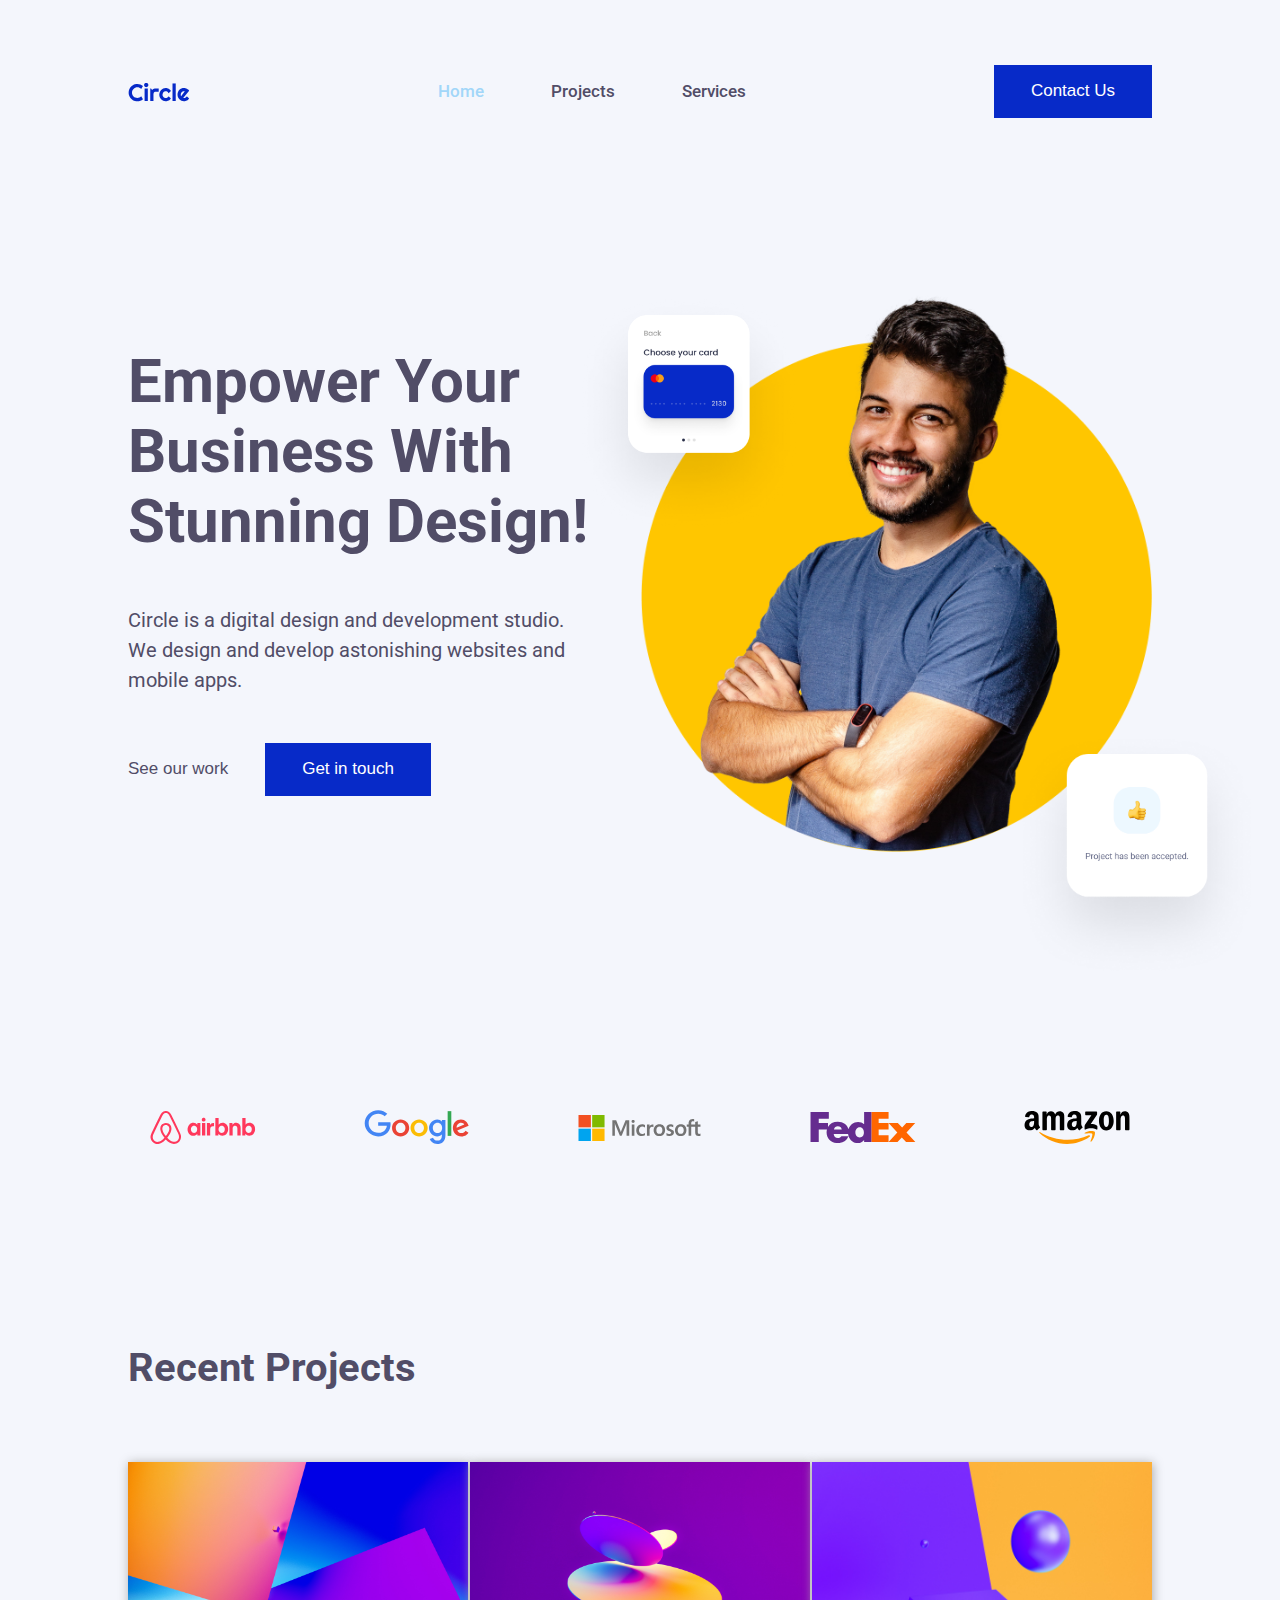
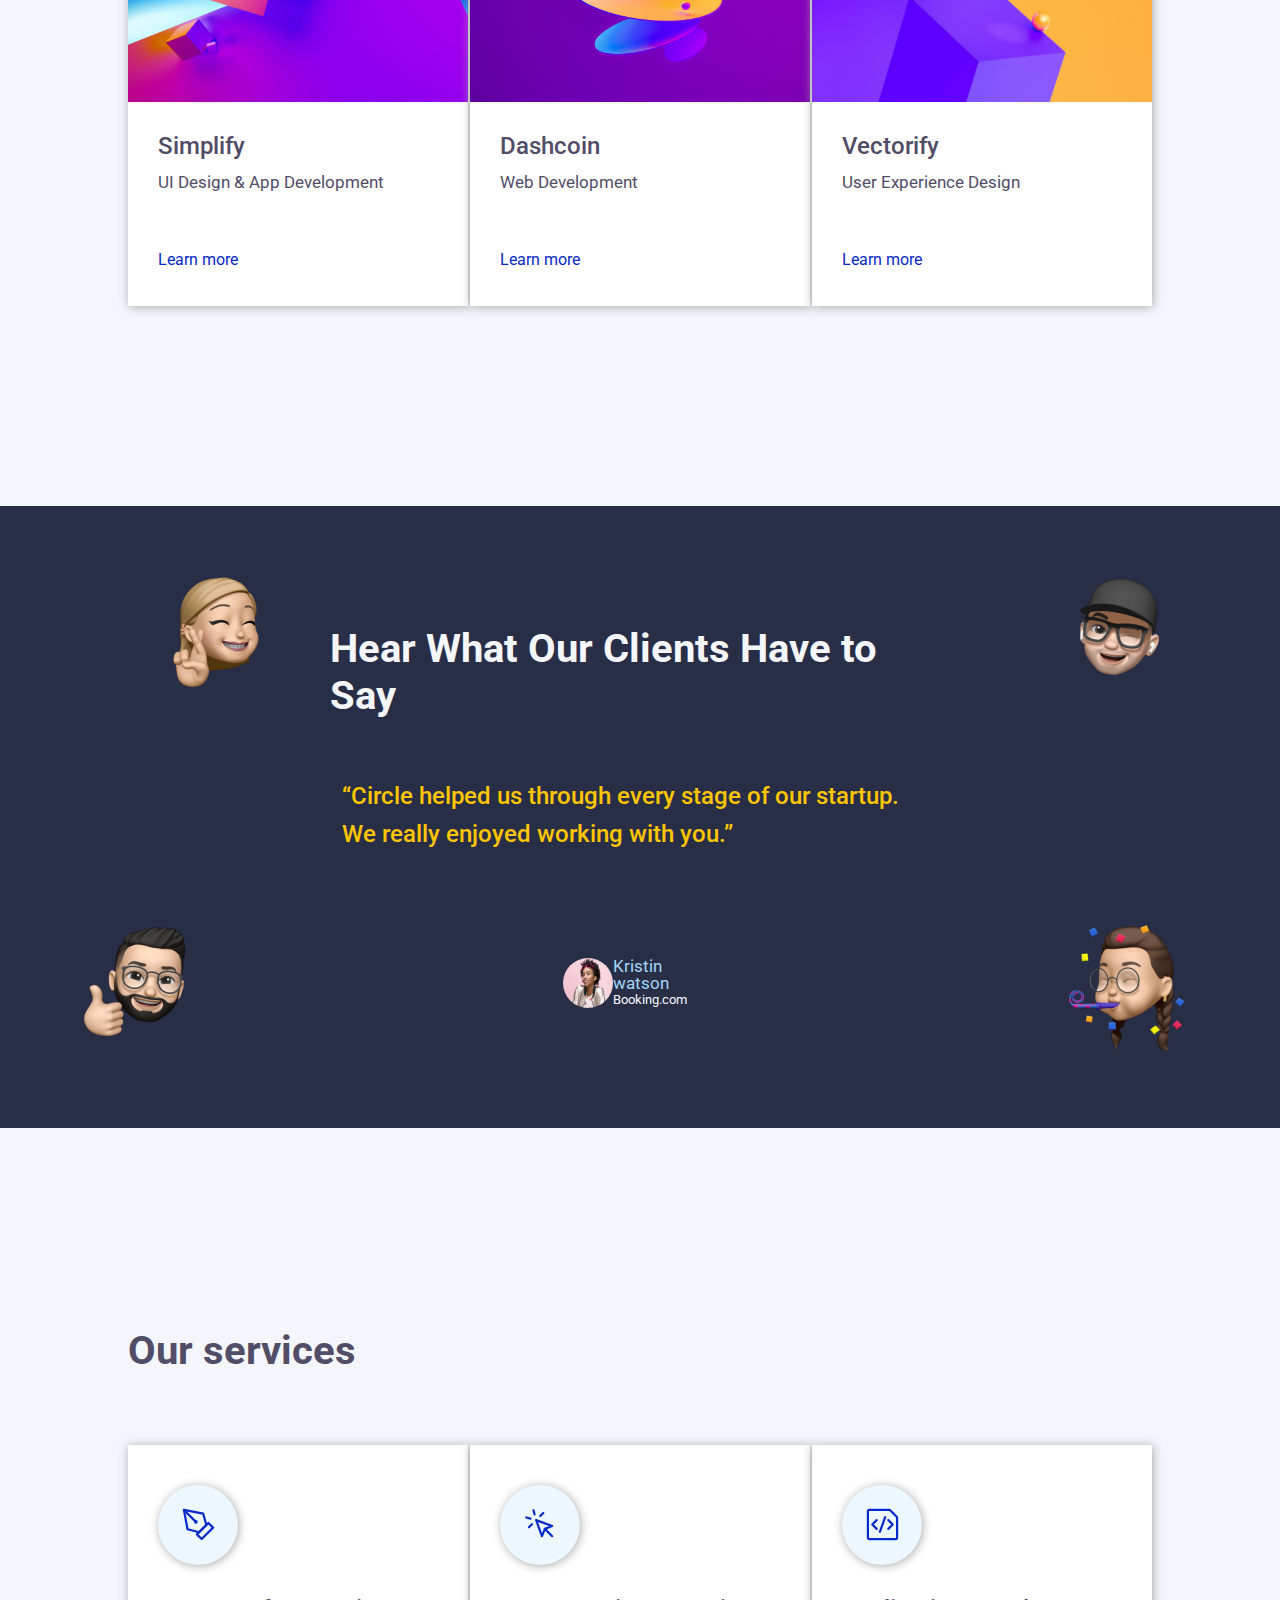
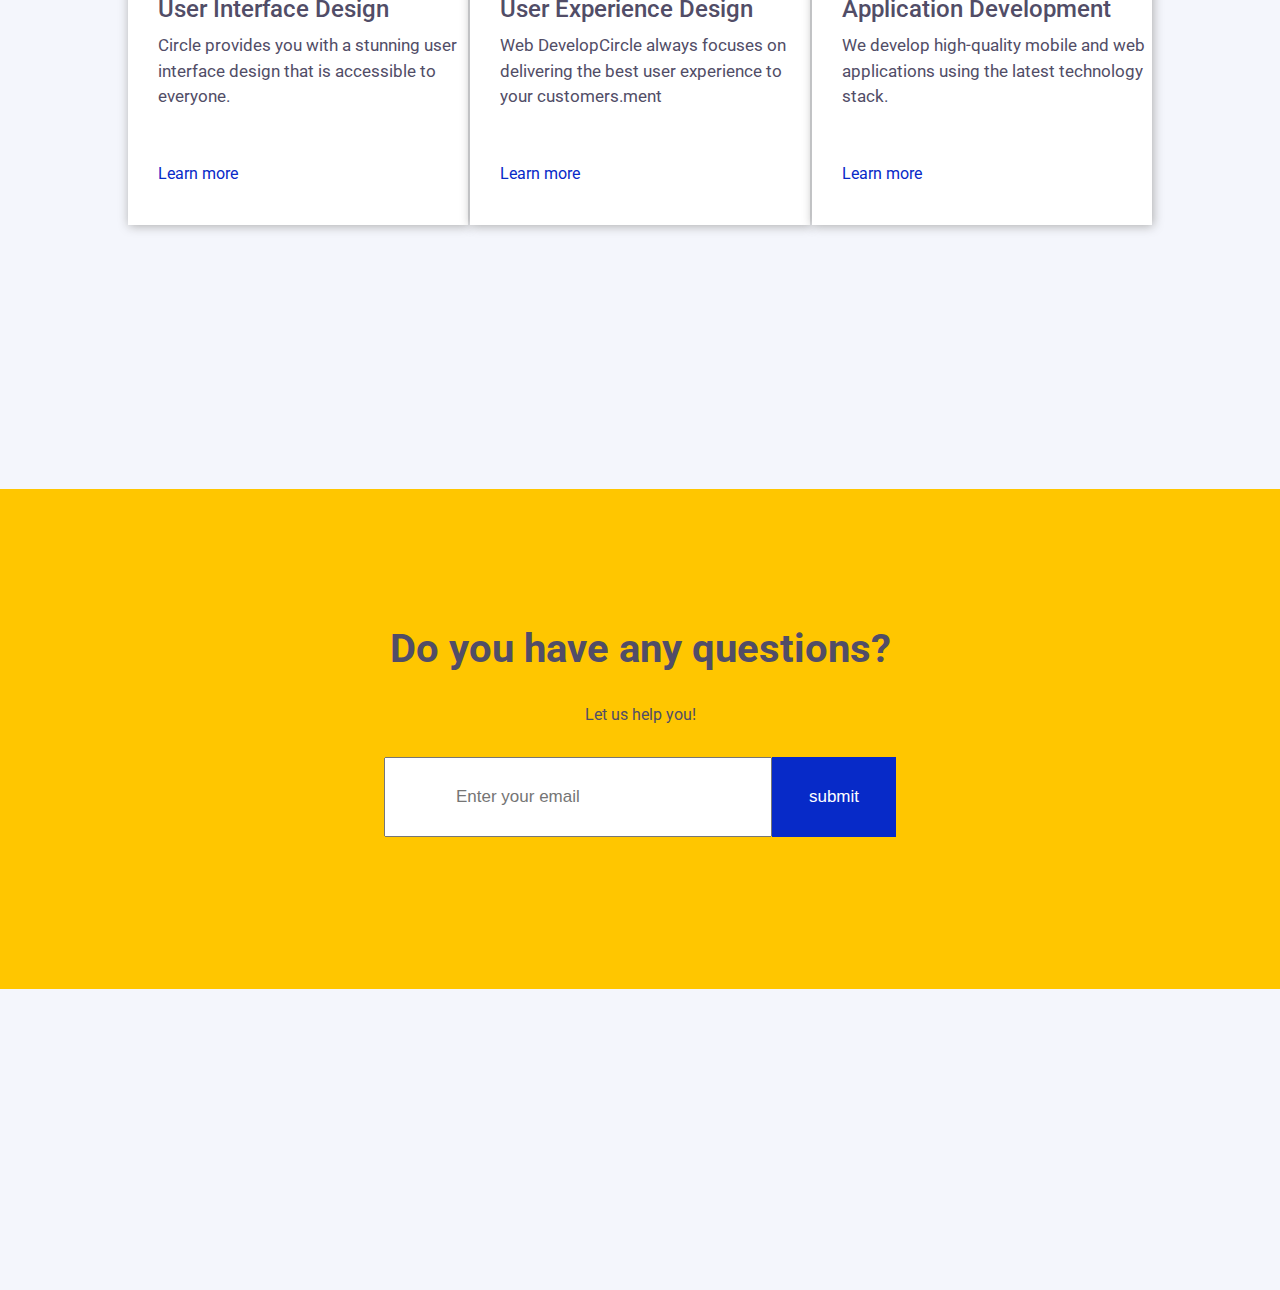
==== index.html @ 01e76c0c "projects, services, testimonials mobile ver done" ====
<html lang="en">
  <head>
    <meta charset="UTF-8" />
    <meta http-equiv="X-UA-Compatible" content="IE=edge" />
    <meta name="viewport" content="width=device-width, initial-scale=1.0" />
    <title>mid-term-project</title>
    <link rel="stylesheet" href="globalStyles.css" />
    <link rel="stylesheet" href="index.css" />
  </head>
  <body>
    <nav class="desktopNav">
      <a class="home" href="/index.html">
        <img src="./assets/logo.svg" alt="logo"
      /></a>
      <ul class="headlineMedium">
        <li><a class="home" href="./index.html">Home</a></li>
        <li><a href="#">Projects</a></li>
        <li><a href="/pages/contactUsPage/contactUs.html">Services</a></li>
      </ul>
      <button>
        <a href="./pages/contactUsPage/contactUs.html">Contact Us</a>
      </button>
    </nav>
    <nav class="mobileNav">
      <div class="navUpperContainer">
        <a class="home" href="/index.html">
          <img src="./assets/logo.svg" alt="logo"
        /></a>
        <div class="burger">
          <span></span>
          <span></span>
          <span></span>
        </div>
      </div>
      <ul class="headlineMedium sideLinks">
        <li><a class="home" href="./index.html">Home</a></li>
        <li><a href="#projects">Projects</a></li>
        <li><a href="#services">Services</a></li>
      </ul>
    </nav>
    <div class="heroContainer">
      <div class="heroLeftContainer">
        <h1>Empower Your Business With Stunning Design!</h1>
        <p class="bodyRegular">
          Circle is a digital design and development studio. We design and
          develop astonishing websites and mobile apps.
        </p>
        <div class="heroBtnContainer">
          <button class="seeWork">
            <a  href="./pages/contactUsPage/contactUs.html">See our work</a>
          </button>
          <button>
            <a href="./pages/contactUsPage/contactUs.html">Get in touch</a>
          </button>

        </div>
      </div>
      <div class="heroRightContainer">
        <img
          class="heroBg"
          src="/assets/hero-section/hero-image.png"
          alt="hero-image"
        />
        <img class="heroCard1" src="/assets/hero-section/card-1.png" alt="" />
        <img class="heroCard2" src="/assets/hero-section/card-2.png" alt="" />
      </div>
    </div>

<div class="logosContainer">
  <img src="./assets/logos/airbnb-logo.svg" alt="airbnb-logo">
  <img src="./assets/logos/google-logo.svg" alt="google-logo">
  <img src="./assets/logos/microsoft-logo.svg" alt="microsoft-logo">
  <img src="./assets/logos/fedex-logo.svg" alt="fedex-logo">
  <img src="./assets/logos/amazon-logo.svg" alt="amazon-logo">
</div>    
<section id="projects" >
  <h3>Recent Projects</h3>
  <div id="cards">
  </div>
</section>
<section id="testimonials">
  <h3>Hear What Our Clients Have to Say</h3>
  <article>“Circle helped us through every stage of our startup. We really enjoyed working with you.”</article>
  <div class="profileContainer">
    <img src="./assets/testimonial-section/profile.png" alt="profile">
    <div>
      <p>Kristin watson</p>
      <a href="#">Booking.com</a>
    </div>
  </div>
  <img class="memoji_1" src="./assets/testimonial-section/memoji-1.png" alt="memoji1">
  <img class="memoji_2" src="./assets/testimonial-section/memoji-2.png" alt="memoji2">
  <img class="memoji_3" src="./assets/testimonial-section/memoji-3.png" alt="memoji3">
  <img class="memoji_4" src="./assets/testimonial-section/memoji-4.png" alt="memoji4">
</section>
<section id="services" >
  <h3>Our services</h3>
  <div id="servicesCards">
  </div>
</section>
<section id="questions">
  <div class="questionsContainer">
    <h3>Do you have any questions?</h3>
    <p>Let us help you!</p>
    <form>
      <input class="questionsEmail headlineRegular"  type="email" name="enterYourEmail" placeholder="Enter your email" id="email">
      <input class="submitBtn" type="submit" value="submit">
    
    </form>
  </div>
</section>



    <script src="./navbar.js"></script>
    <script src="./projects.js"></script>
    <script src="./services.js"></script>
  </body>
</html>
---- globalStyles.css ----
@import url("https://fonts.googleapis.com/css2?family=Roboto:wght@400;500;700&display=swap");

html,
body,
h1,
h2,
h3,
h4,
p,
a,
button,
ul,
li {
  margin: 0;
  padding: 0;
}

html {
  display: flex;
  justify-content: center;
}

body {
  display: flex;
  flex-direction: column;
  justify-content: flex-start;
  align-items: center;
  font-family: "Roboto", sans-serif;
  color: #514d67;
  background-color: #f4f6fc;
  width: 100vw;
  max-width: 1440px;
  height: 4490px;
}

ul,
li {
  list-style-type: none;
}

a,
a:hover,
a:focus,
a:active {
  text-decoration: none;
  color: #072ac8;
}

a:hover {
  color: #072ac8;
}

button a {
  color: #ffffff;
}

button a:hover {
  color: #ffffff;
}

button, .submitBtn {
  display: flex;
  flex-direction: row;
  justify-content: center;
  align-items: center;
  padding: 15px 37px;
  gap: 10px;
  font-weight: 500;
  font-size: 17px;
  line-height: 22.1px;
  background-color: #072ac8;
  color: #ffffff;
  border: none;
}

button:hover, .submitBtn:hover {
  background-color: #292e47;
  color: #ffffff;
}

h1,
h2,
h3,
h4 {
  font-weight: 700;
}

h1 {
  font-size: 60px;
  line-height: 70.31px;
}

h2 {
  font-size: 50px;
  line-height: 58.59px;
}

h3 {
  font-size: 40px;
  line-height: 46.88px;
}

h4 {
  font-size: 24px;
  line-height: 28.13px;
}

.bodyMedium {
  font-weight: 500;
  line-height: 28.13px;
  font-size: 24px;
}

.bodyRegular {
  font-weight: 400;
  line-height: 30px;
  font-size: 20px;
}

.headlineMedium {
  font-weight: 500;
  font-size: 17px;
  line-height: 22.1px;
}

.headlineRegular,
.captionRegular,
.caption1Regular,
.caption2Regular {
  font-weight: 400;
}

.headlineRegular {
  line-height: 25.5px;
  font-size: 17px;
}

.caption1Regular {
  line-height: 17.58px;
  font-size: 15px;
}

.caption2Regular {
  line-height: 15.23px;
  font-size: 13px;
}

.burger {
  display: none;
  font-size: 1rem;
  cursor: pointer;
  z-index: 20;
}

.mobileNav {
  display: none;
}

@media only screen and (max-width: 700px) {
  body {
    height: 2000px;
  }
  .desktopNav {
    display: none;
  }

  .mobileNav {
    position: absolute;
    margin-top: 0;
    display: flex;
    flex-direction: column;
    justify-content: flex-start;
    align-items: center;
    width: 80%;
    height: 50%;
     /* z-index: -10;//////////// */
  }

  .navUpperContainer {
    display: flex;
    justify-content: space-between;
    align-items: center;
    width: 100%;
    height: 61px;
  }

  .navUpperContainer img {
    height: 30%;
  }

  .burger {
    display: flex;
    flex-direction: column;
    justify-content: center;
    align-items: center;
    font-size: 1rem;
    cursor: pointer;
    z-index: 20;
    width: 12%;
    height: 100%;
  }

  .burger.open {
    background-color: gainsboro;
  }

  .burger span {
    display: block;
    width: 30%;
    height: 2px;
    margin: 2px;
    background: black;
    z-index: 20;
  }

  .sideLinks {
    display: none;
  }

  .sideLinks.open {
    display: flex;
    flex-direction: column;
    background-color: gainsboro;
    padding-left: 15%;
    padding-top: 5%;
    padding-bottom: 5%;
    width: 100vw;
    height: 20%;
    animation-name: example;
    animation-duration: 0.3s;
  }

  @keyframes example {
    from {
      height: 0;
    }
    to {
      height: 20%;
    }
  }
}


@media only screen and (max-width: 700px) {
  body {
    height: 7000px;
  }
}
---- index.css ----
nav {
  width: 80%;
  height: 61px;
  display: flex;
  justify-content: space-between;
  align-items: center;
  margin-top: 61px;
}

ul {
  display: flex;
  justify-content: space-between;
  width: 30%;
}

ul a {
  color: #514d67;
}

.home {
  color: #a2d6f9;
}

.heroContainer {
  display: flex;
  justify-content: space-between;
  align-items: center;
  width: 80%;
  height: 20%;
  margin-bottom: 90px;
}

.heroLeftContainer {
  width: 45%;
  height: 50%;
  display: flex;
  flex-direction: column;
  justify-content: space-between;
  align-items: flex-start;
}

.heroBtnContainer {
  display: flex;
}

.seeWork {
  background-color: transparent;
  padding-left: 0;
}

.seeWork:hover {
  background-color: transparent;
}

.seeWork a {
  color: #514d67;
}
.seeWork a:hover {
  color: #514d67;
}

.heroRightContainer {
  position: relative;
  width: 50%;
}

.heroBg {
  width: 100%;
}
.heroCard1 {
  width: 47%;
  position: absolute;
  top: 0;
  left: -14%;
}
.heroCard2 {
  width: 50%;
  position: absolute;
  bottom: -22%;
  right: -22%;
}

.logosContainer {
  width: 85%;
  display: flex;
  justify-content: space-between;
  align-items: center;
}

.logosContainer img {
  width: 150px;
  padding: 0 5%;
}

#projects {
  width: 80%;
  height: 561px;
  margin-top: 200px;
  margin-bottom: 200px;
}

#cards {
  margin-top: 70px;
  display: flex;
  justify-content: space-between;
}

#cards div {
  width: 340px;
  height: 444px;
  background-color: #ffffff;
  box-shadow: 1px 1px 10px #aaaaaa;
}

#cards div img {
  width: 340px;
  height: 240px;
  margin-bottom: 30px;
}
#cards div p {
  margin-bottom: 10px;
  margin-left: 30px;
}
#cards div article {
  margin-bottom: 54px;
  margin-left: 30px;
}
#cards div a {
  margin-left: 30px;
}

#testimonials {
  display: flex;
  flex-direction: column;
  align-items: center;
  width: 100%;
  height: 622px;

  background-color: #292e47;
  position: relative;
}

#testimonials h3 {
  position: absolute;
  top: 120px;
  width: 621px;
  color: #f4f6fc;
  font-size: 40px;
  font-weight: 700;
  line-height: 46.88px;
}
#testimonials article {
  position: absolute;
  top: 271px;
  width: 596px;
  color: #ffc600;
  font-size: 24px;
  font-weight: 500;
  line-height: 38.4px;
}

.profileContainer {
  position: absolute;
  top: 452px;
  display: flex;
  justify-content: space-between;
  align-items: center;
  width: 12%;
}
.profileContainer img {
  width: 50px;
  height: 50px;
  border-radius: 50%;
}

.profileContainer div {
  top: 452px;
  width: 111px;
}

.profileContainer div p {
  color: #a2d6f9;
  font-weight: 400;
  font-size: 17px;
  line-height: 17px;
}

.profileContainer div a {
  color: #f4f6fc;
  font-weight: 400;
  font-size: 13px;
  line-height: 15.23px;
}

.memoji_1 {
  position: absolute;
  width: 150px;
  height: 150px;
  top: 51px;
  left: 136px;
}
.memoji_2 {
  position: absolute;
  width: 150px;
  height: 150px;
  top: 51px;
  right: 91px;
}
.memoji_3 {
  position: absolute;
  width: 150px;
  height: 150px;
  bottom: 73px;
  left: 63px;
}
.memoji_4 {
  position: absolute;
  width: 150px;
  height: 150px;
  bottom: 73px;
  right: 72px;
}

#services {
  width: 80%;
  height: 561px;
  margin-top: 200px;
  margin-bottom: 200px;
}

#servicesCards {
  margin-top: 70px;
  display: flex;
  justify-content: space-between;
}

#servicesCards div {
  width: 340px;
  height: 380px;
  background-color: #ffffff;
  box-shadow: 1px 1px 10px #aaaaaa;
}
#servicesCards div div {
  display: flex;
  justify-content: center;
  align-items: center;
  width: 80px;
  height: 80px;
  margin-left: 30px;
  margin-top: 40px;
  margin-bottom: 30px;
  background-color: #ecf7ff;
  border-radius: 50%;
}
#servicesCards div div img {
  width: 35px;
  height: 35px;
}
#servicesCards div p {
  margin-bottom: 10px;
  margin-left: 30px;
}
#servicesCards div article {
  margin-bottom: 54px;
  margin-left: 30px;
}
#servicesCards div a {
  margin-left: 30px;
}

#questions {
  display: flex;
  flex-direction: column;
  align-items: center;
  justify-content: center;
  width: 100%;
  height: 500px;
  background-color: #ffc600;
}

.questionsContainer {
  display: flex;
  flex-direction: column;
  justify-content: space-between;
  align-items: center;
  width: 80%;
  height: 227px;
}

#questions form {
  display: flex;
  justify-content: space-between;
  width: 50%;
}

.questionsEmail {
  width: 393px;
  height: 80px;
  color: #292e47;
  padding-left: 70px;
}

@media only screen and (max-width: 700px) {
  .heroContainer {
    display: flex;
    flex-direction: column;
    justify-content: space-between;
    width: 80%;
    height: 12%;
    margin-top: 16%;
  }

  .heroLeftContainer {
    width: 100%;
    height: 350px;
    display: flex;
    flex-direction: column;
    justify-content: space-between;
    align-items: center;
  }

  .heroLeftContainer h1 {
    font-size: 2.4rem;
    text-align: center;
    line-height: 1.3;
  }

  .heroLeftContainer p {
    font-size: 1.03rem;
    text-align: center;
    line-height: 1.5;
  }

  .heroBtnContainer {
    display: flex;
  }

  .seeWork {
    background-color: transparent;
    padding-left: inherit;
    font-weight: 500;
  }

  .seeWork:hover {
    background-color: transparent;
  }

  .seeWork a {
    color: #514d67;
  }
  .seeWork a:hover {
    color: #514d67;
  }

  .heroRightContainer {
    height: 52%;
    width: 110%;
  }

  .heroBg {
    width: 100%;
  }
  .heroCard1,
  .heroCard2 {
    display: none;
  }

  .logosContainer {
    margin-top: 3%;
    width: 80%;
    height: 3%;
    display: flex;
    flex-wrap: wrap;
    justify-content: space-between;
    align-items: center;
  }

  .logosContainer :nth-child(5) {
    display: none;
  }

  .logosContainer img {
    width: 110px;
    padding: 5%;
  }

  #projects {
    display: flex;
    flex-direction: column;
    justify-content: center;
    align-items: center;
    width: 100%;
    height: 1561px;
    margin-top: 100px;
    margin-bottom: 100px;
  }

  #cards {
    margin-top: 70px;
    display: flex;
    flex-direction: column;
    justify-content: space-between;
    margin-bottom: 30px;
  }

  #cards div {
    width: 100%;
    height: 444px;
    background-color: #ffffff;
    box-shadow: 1px 1px 10px #aaaaaa;
    margin-bottom: 20px;
  }

  #cards div img {
    width: 100%;
    height: 240px;
    margin-bottom: 30px;
  }

  #testimonials {
    width: 100%;
    height: 450px;
  }

  #testimonials h3 {
    top: 50px;
    width: 90%;
    text-align: center;
    font-size: 30px;
  }
  #testimonials article {
    position: absolute;
    top: 200px;
    width: 80%;
    color: #ffc600;
    font-size: 24px;
    text-align: center;
  }

  .profileContainer {
    position: absolute;
    top: 370px;
    display: flex;
    justify-content: space-between;
    align-items: center;
    width: 40%;
  }
  .profileContainer img {
    width: 50px;
    height: 50px;
    border-radius: 50%;
  }

  .profileContainer div {
    top: 452px;
    width: 111px;
  }

  .profileContainer div p {
    color: #a2d6f9;
    font-weight: 400;
    font-size: 17px;
    line-height: 17px;
  }

  .profileContainer div a {
    color: #f4f6fc;
    font-weight: 400;
    font-size: 13px;
    line-height: 15.23px;
  }

  .memoji_1,
  .memoji_2,
  .memoji_3,
  .memoji_4 {
    display: none;
  }

  #services {
    display: flex;
    flex-direction: column;
    align-items: center;
    width: 100%;
    height: 1061px;
    margin-top: 100px;
    margin-bottom: 200px;
  }

  #servicesCards {
    display: flex;
    flex-direction: column;
    justify-content: center;
    align-items: center;
    width: 90%;
  }

  #servicesCards div {
    width: 360px;
    height: 380px;
    background-color: #ffffff;
    box-shadow: 1px 1px 10px #aaaaaa;
    margin-bottom: 20px;
  }

  #questions {
    display: flex;
    flex-direction: column;
    align-items: center;
    justify-content: center;
    width: 100%;
    height: 500px;
    background-color: #ffc600;
    margin-top: 136px;
  }

  .questionsContainer {
    display: flex;
    flex-direction: column;
    justify-content: space-between;
    align-items: center;
    width: 90%;
    height: 350px;
  }
  .questionsContainer h3 {
    font-size: 30px;
  }

  #questions form {
    display: flex;
    flex-direction: column;
    justify-content: space-between;
    width: 60%;
    height: 50%;
    padding-top: 10%;
  }

  .questionsEmail {
    width: 100%;
    height: 80px;
    color: #292e47;
    padding-left: 30px;
  }

  .submitBtn {
    height: 80px;
  }
}
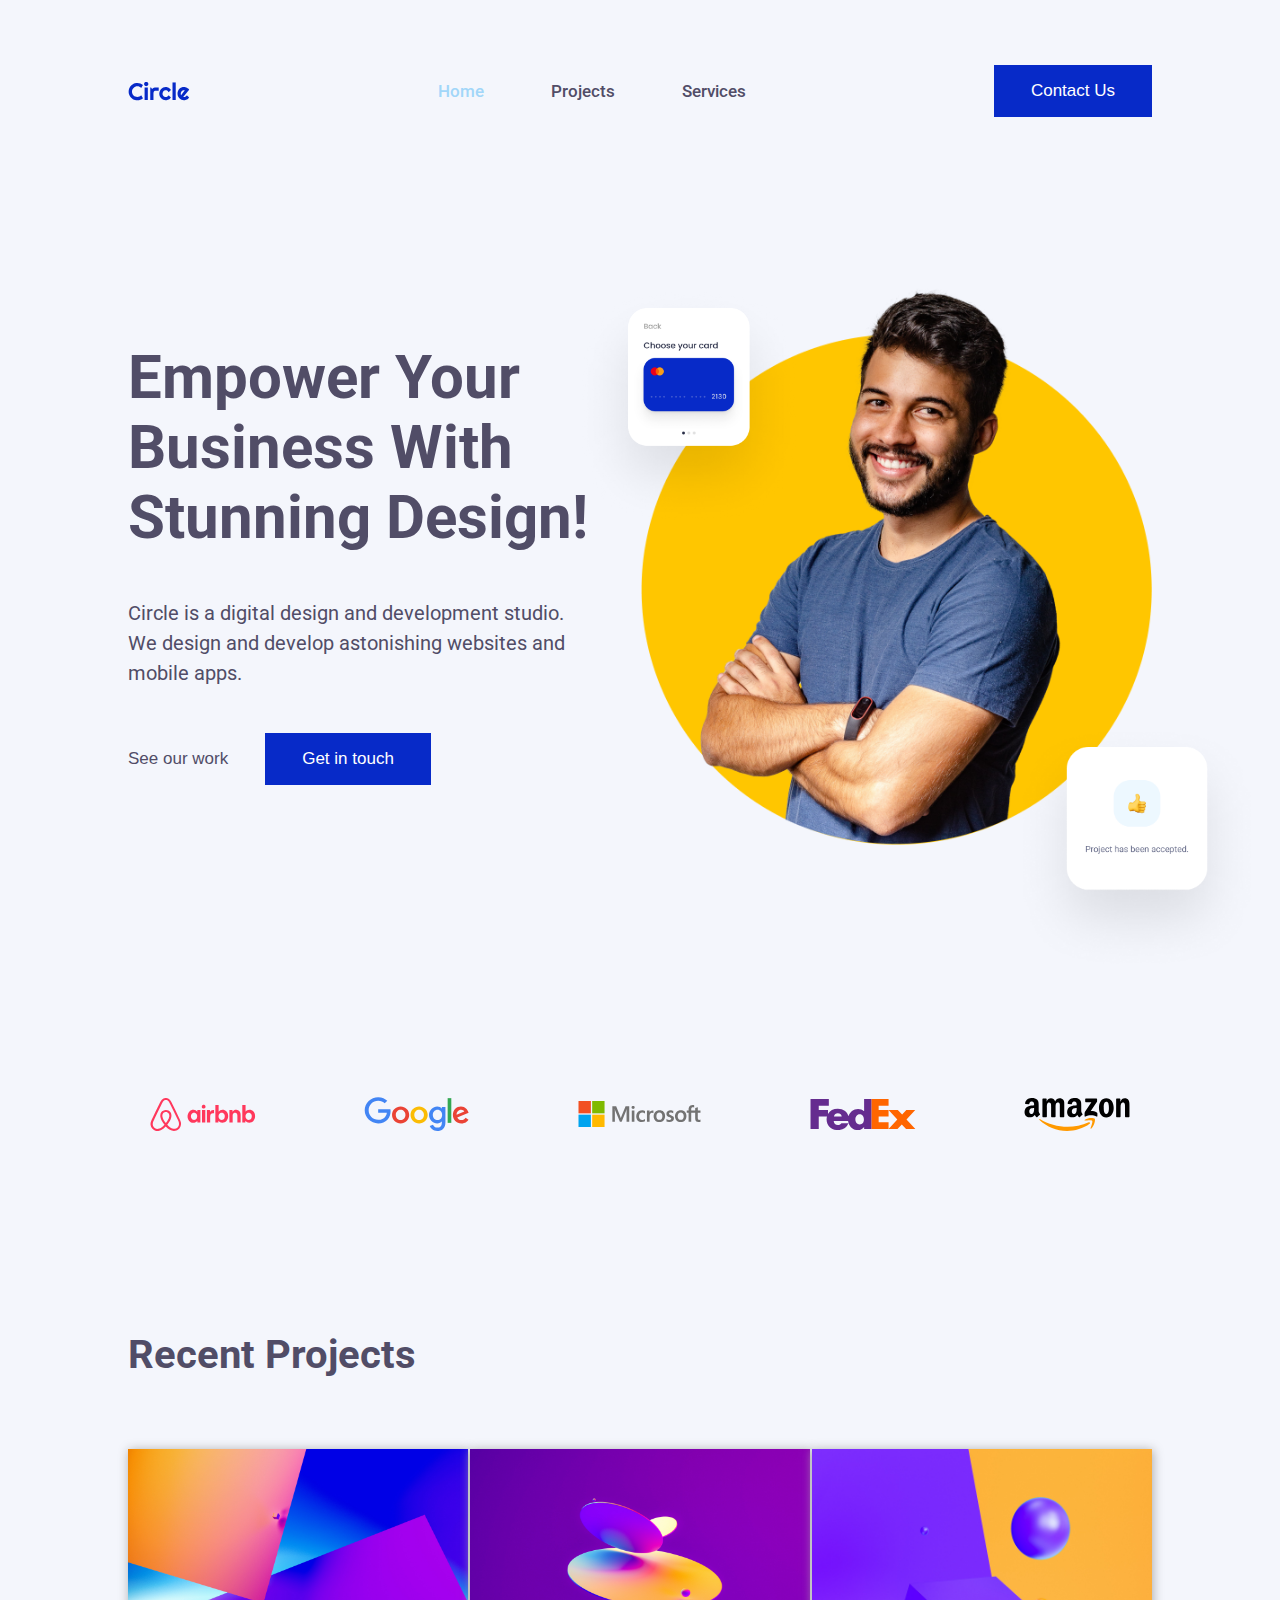
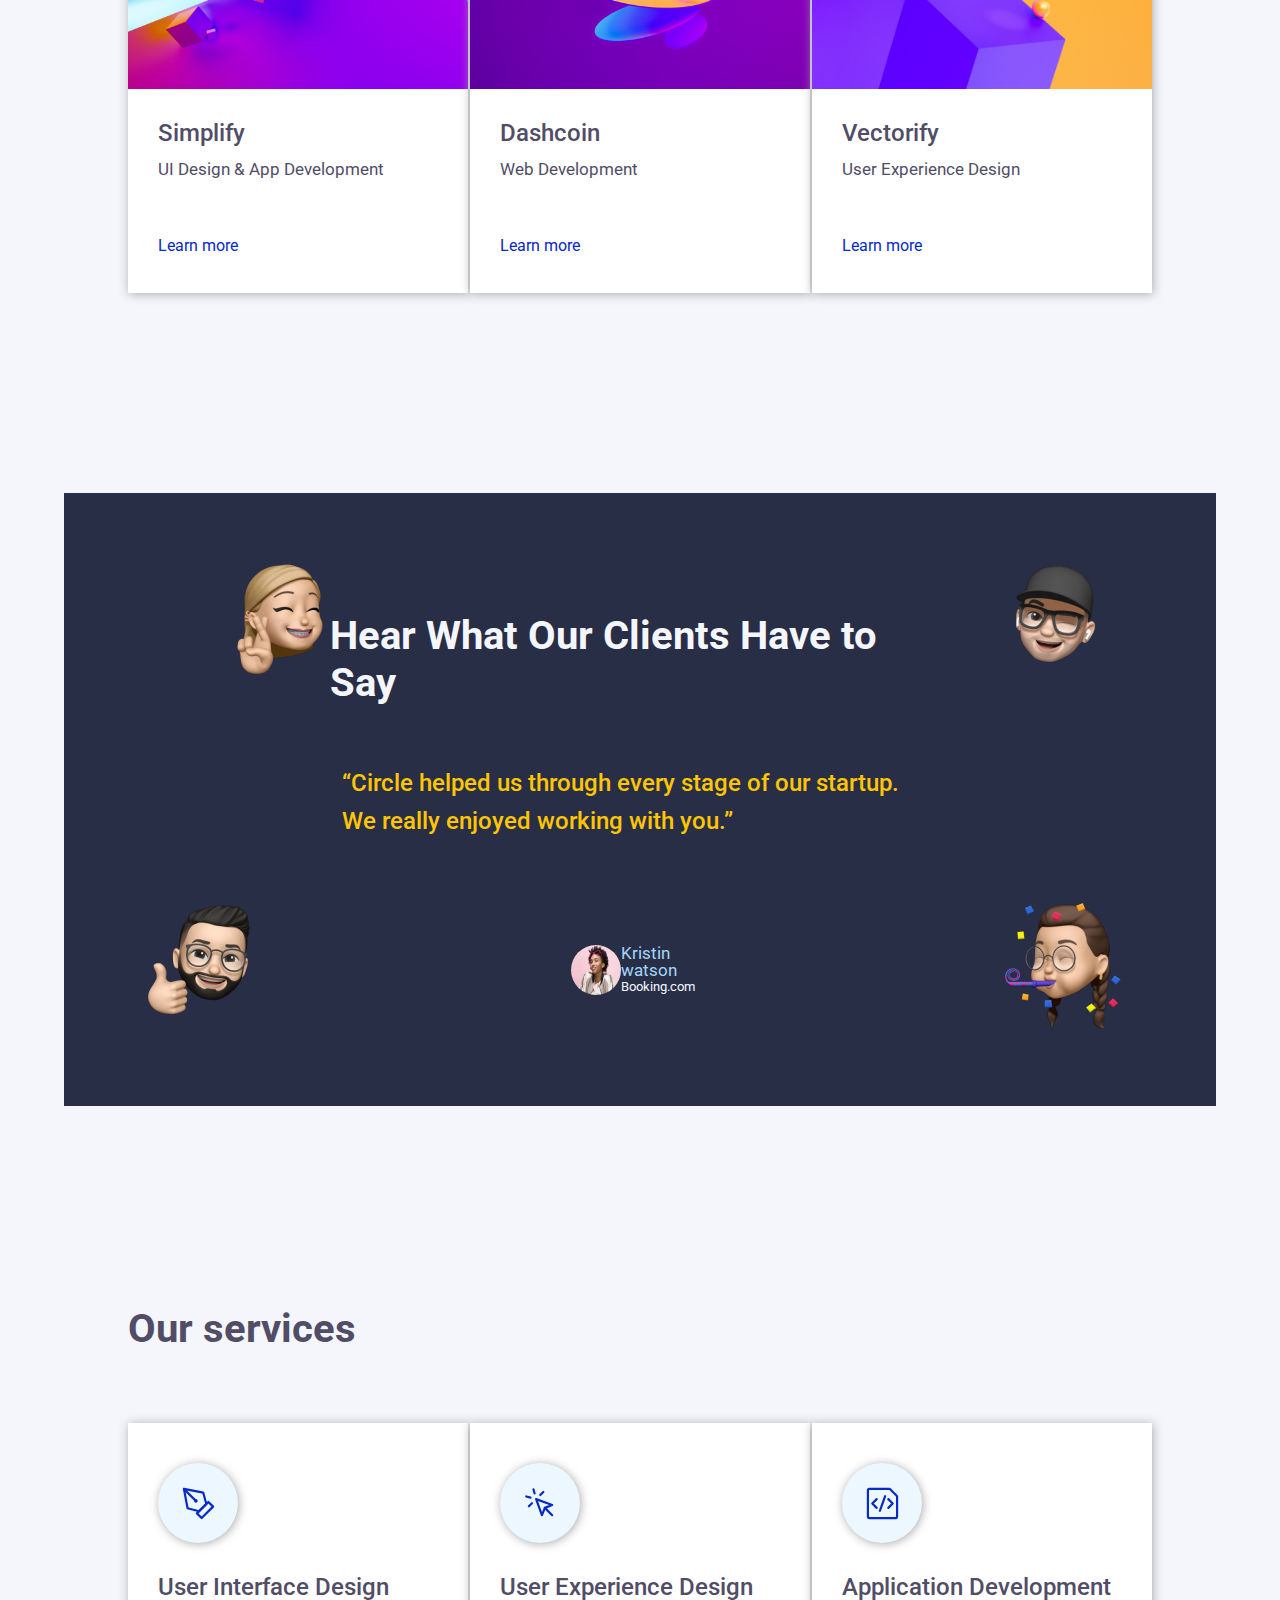
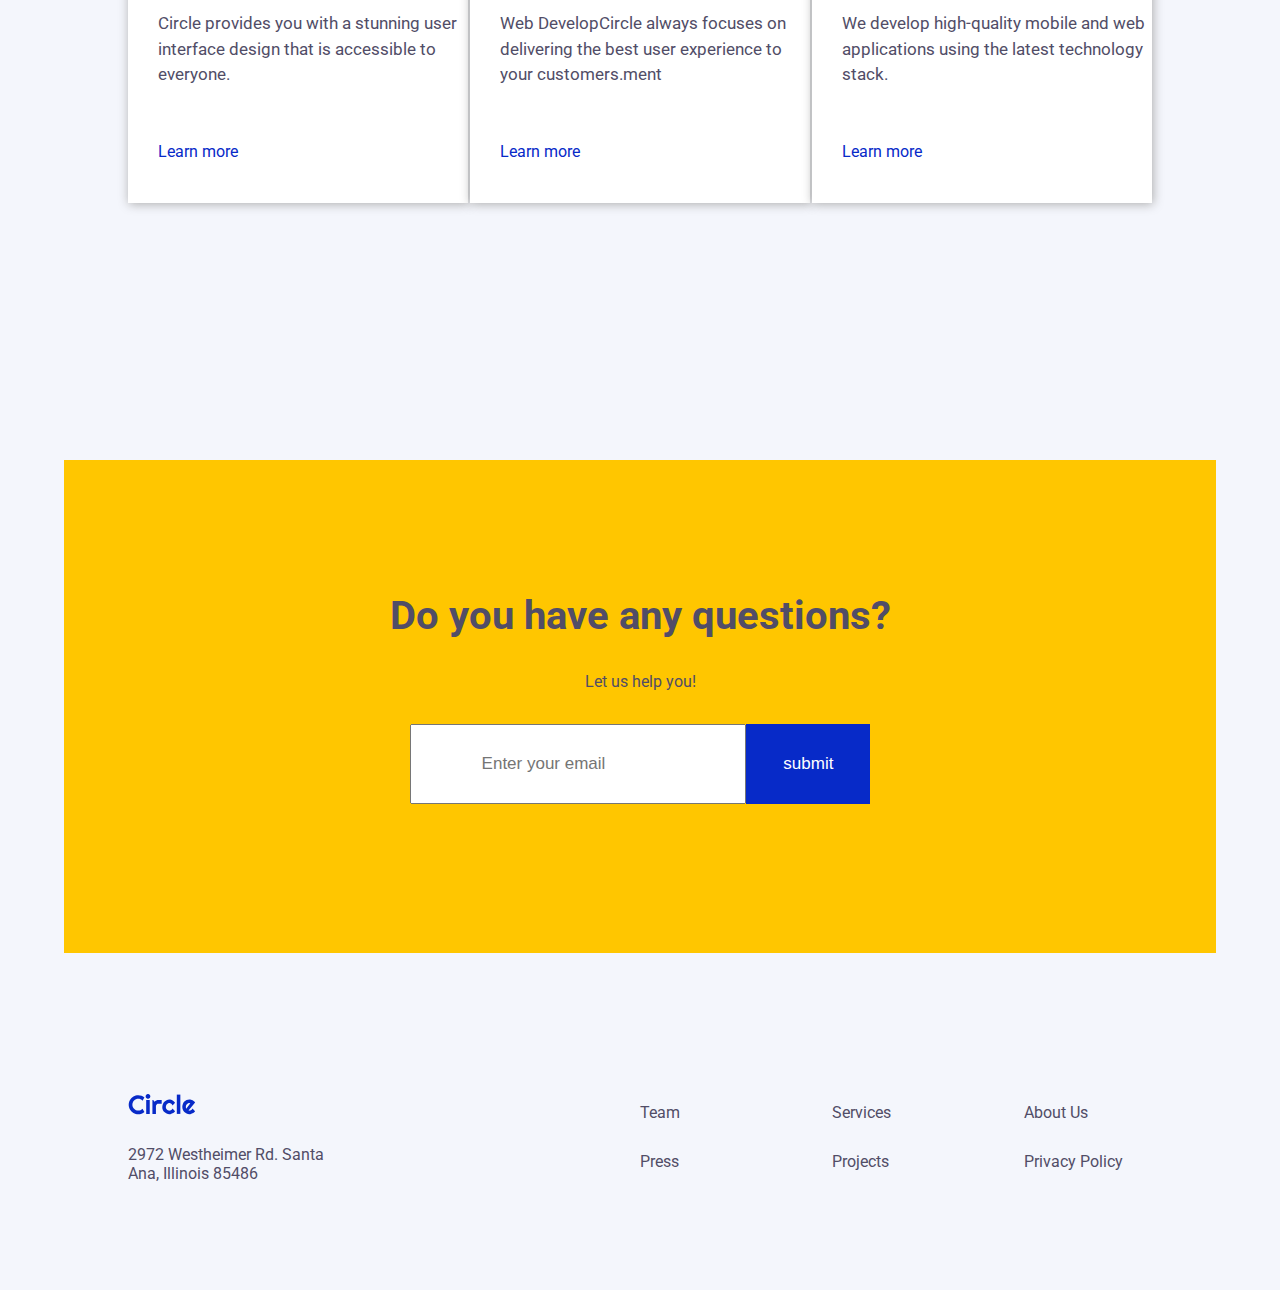
==== commit a7787b23: "footer done" ====
--- a/index.html
+++ b/index.html
@@ -47,12 +47,11 @@
         </p>
         <div class="heroBtnContainer">
           <button class="seeWork">
-            <a  href="./pages/contactUsPage/contactUs.html">See our work</a>
+            <a href="./pages/contactUsPage/contactUs.html">See our work</a>
           </button>
           <button>
             <a href="./pages/contactUsPage/contactUs.html">Get in touch</a>
           </button>
-
         </div>
       </div>
       <div class="heroRightContainer">
@@ -66,51 +65,91 @@
       </div>
     </div>
 
-<div class="logosContainer">
-  <img src="./assets/logos/airbnb-logo.svg" alt="airbnb-logo">
-  <img src="./assets/logos/google-logo.svg" alt="google-logo">
-  <img src="./assets/logos/microsoft-logo.svg" alt="microsoft-logo">
-  <img src="./assets/logos/fedex-logo.svg" alt="fedex-logo">
-  <img src="./assets/logos/amazon-logo.svg" alt="amazon-logo">
-</div>    
-<section id="projects" >
-  <h3>Recent Projects</h3>
-  <div id="cards">
-  </div>
-</section>
-<section id="testimonials">
-  <h3>Hear What Our Clients Have to Say</h3>
-  <article>“Circle helped us through every stage of our startup. We really enjoyed working with you.”</article>
-  <div class="profileContainer">
-    <img src="./assets/testimonial-section/profile.png" alt="profile">
-    <div>
-      <p>Kristin watson</p>
-      <a href="#">Booking.com</a>
+    <div class="logosContainer">
+      <img src="./assets/logos/airbnb-logo.svg" alt="airbnb-logo" />
+      <img src="./assets/logos/google-logo.svg" alt="google-logo" />
+      <img src="./assets/logos/microsoft-logo.svg" alt="microsoft-logo" />
+      <img src="./assets/logos/fedex-logo.svg" alt="fedex-logo" />
+      <img src="./assets/logos/amazon-logo.svg" alt="amazon-logo" />
     </div>
-  </div>
-  <img class="memoji_1" src="./assets/testimonial-section/memoji-1.png" alt="memoji1">
-  <img class="memoji_2" src="./assets/testimonial-section/memoji-2.png" alt="memoji2">
-  <img class="memoji_3" src="./assets/testimonial-section/memoji-3.png" alt="memoji3">
-  <img class="memoji_4" src="./assets/testimonial-section/memoji-4.png" alt="memoji4">
-</section>
-<section id="services" >
-  <h3>Our services</h3>
-  <div id="servicesCards">
-  </div>
-</section>
-<section id="questions">
-  <div class="questionsContainer">
-    <h3>Do you have any questions?</h3>
-    <p>Let us help you!</p>
-    <form>
-      <input class="questionsEmail headlineRegular"  type="email" name="enterYourEmail" placeholder="Enter your email" id="email">
-      <input class="submitBtn" type="submit" value="submit">
-    
-    </form>
-  </div>
-</section>
+    <section id="projects">
+      <h3>Recent Projects</h3>
+      <div id="cards"></div>
+    </section>
+    <section id="testimonials">
+      <h3>Hear What Our Clients Have to Say</h3>
+      <article>
+        “Circle helped us through every stage of our startup. We really enjoyed
+        working with you.”
+      </article>
+      <div class="profileContainer">
+        <img src="./assets/testimonial-section/profile.png" alt="profile" />
+        <div>
+          <p>Kristin watson</p>
+          <a href="#">Booking.com</a>
+        </div>
+      </div>
+      <img
+        class="memoji_1"
+        src="./assets/testimonial-section/memoji-1.png"
+        alt="memoji1"
+      />
+      <img
+        class="memoji_2"
+        src="./assets/testimonial-section/memoji-2.png"
+        alt="memoji2"
+      />
+      <img
+        class="memoji_3"
+        src="./assets/testimonial-section/memoji-3.png"
+        alt="memoji3"
+      />
+      <img
+        class="memoji_4"
+        src="./assets/testimonial-section/memoji-4.png"
+        alt="memoji4"
+      />
+    </section>
+    <section id="services">
+      <h3>Our services</h3>
+      <div id="servicesCards"></div>
+    </section>
+    <section id="questions">
+      <div class="questionsContainer">
+        <h3>Do you have any questions?</h3>
+        <p>Let us help you!</p>
+        <form>
+          <input
+            class="questionsEmail headlineRegular"
+            type="email"
+            name="enterYourEmail"
+            placeholder="Enter your email"
+            id="email"
+          />
+          <input class="submitBtn" type="submit" value="submit" />
+        </form>
+      </div>
+    </section>
 
+    <section id="footer">
+      <div class="footerLeftContainer">
+        <img src="./assets/logo.svg" alt="logofooter" />
+        <p>2972 Westheimer Rd. Santa Ana, Illinois 85486</p>
+      </div>
+      <div class="footerRightContainer">
+        <div>
+          <p>Team</p>
+          <p>Services</p>
+          <p>About Us</p>
+        </div>
 
+        <div>
+          <p>Press</p>
+          <p>Projects</p>
+          <p>Privacy Policy</p>
+        </div>
+      </div>
+    </section>
 
     <script src="./navbar.js"></script>
     <script src="./projects.js"></script>
--- a/globalStyles.css
+++ b/globalStyles.css
@@ -243,6 +243,6 @@
 
 @media only screen and (max-width: 700px) {
   body {
-    height: 7000px;
+    height: 5650px;
   }
 }--- a/index.css
+++ b/index.css
@@ -133,7 +133,7 @@
   display: flex;
   flex-direction: column;
   align-items: center;
-  width: 100%;
+  width: 90%;
   height: 622px;
 
   background-color: #292e47;
@@ -273,7 +273,7 @@
   flex-direction: column;
   align-items: center;
   justify-content: center;
-  width: 100%;
+  width: 90%;
   height: 500px;
   background-color: #ffc600;
 }
@@ -298,6 +298,45 @@
   height: 80px;
   color: #292e47;
   padding-left: 70px;
+}
+
+#footer {
+  display: flex;
+  justify-content: space-between;
+  align-items: flex-start;
+  width: 80%;
+  height: 200px;
+  margin-top: 140px;
+}
+
+.footerLeftContainer {
+  width: 22%;
+}
+
+.footerLeftContainer img {
+  width: 30%;
+}
+.footerLeftContainer p {
+  margin-top: 30px;
+}
+
+.footerRightContainer {
+  display: flex;
+  flex-direction: column;
+  justify-content: space-between;
+  width: 50%;
+padding-top: 10px;
+}
+
+.footerRightContainer div {
+  display: flex;
+  justify-content: space-between;
+  width: 100%;
+}
+
+.footerRightContainer div p {
+  width: 25%;
+  margin-bottom: 30px;
 }
 
 @media only screen and (max-width: 700px) {
@@ -545,4 +584,54 @@
   .submitBtn {
     height: 80px;
   }
-}
+
+
+  #footer {
+    display: flex;
+    flex-direction: column;
+    justify-content: space-between;
+    align-items: flex-start;
+    width:80%;
+    height: 200px;
+    margin-top: 100px;
+  }
+  
+  .footerLeftContainer {
+    display: flex;
+    flex-direction: column;
+    align-items: center;
+    width: 100%;
+    text-align: center;
+  }
+  
+  .footerLeftContainer img {
+    width: 30%;
+  }
+  .footerLeftContainer p {
+    width: 70%;
+    margin-top: 30px;
+   
+  }
+  
+  .footerRightContainer {
+    display: flex;
+    flex-direction: column;
+    justify-content: space-between;
+    width: 100%;
+  padding-top: 30px;
+  text-align: center;
+  }
+  
+  .footerRightContainer div {
+    display: flex;
+    justify-content: space-between;
+    width: 100%;
+  }
+  
+  .footerRightContainer div p {
+    width: 25%;
+    margin-bottom: 30px;
+    color: #072ac8;
+  }
+
+}
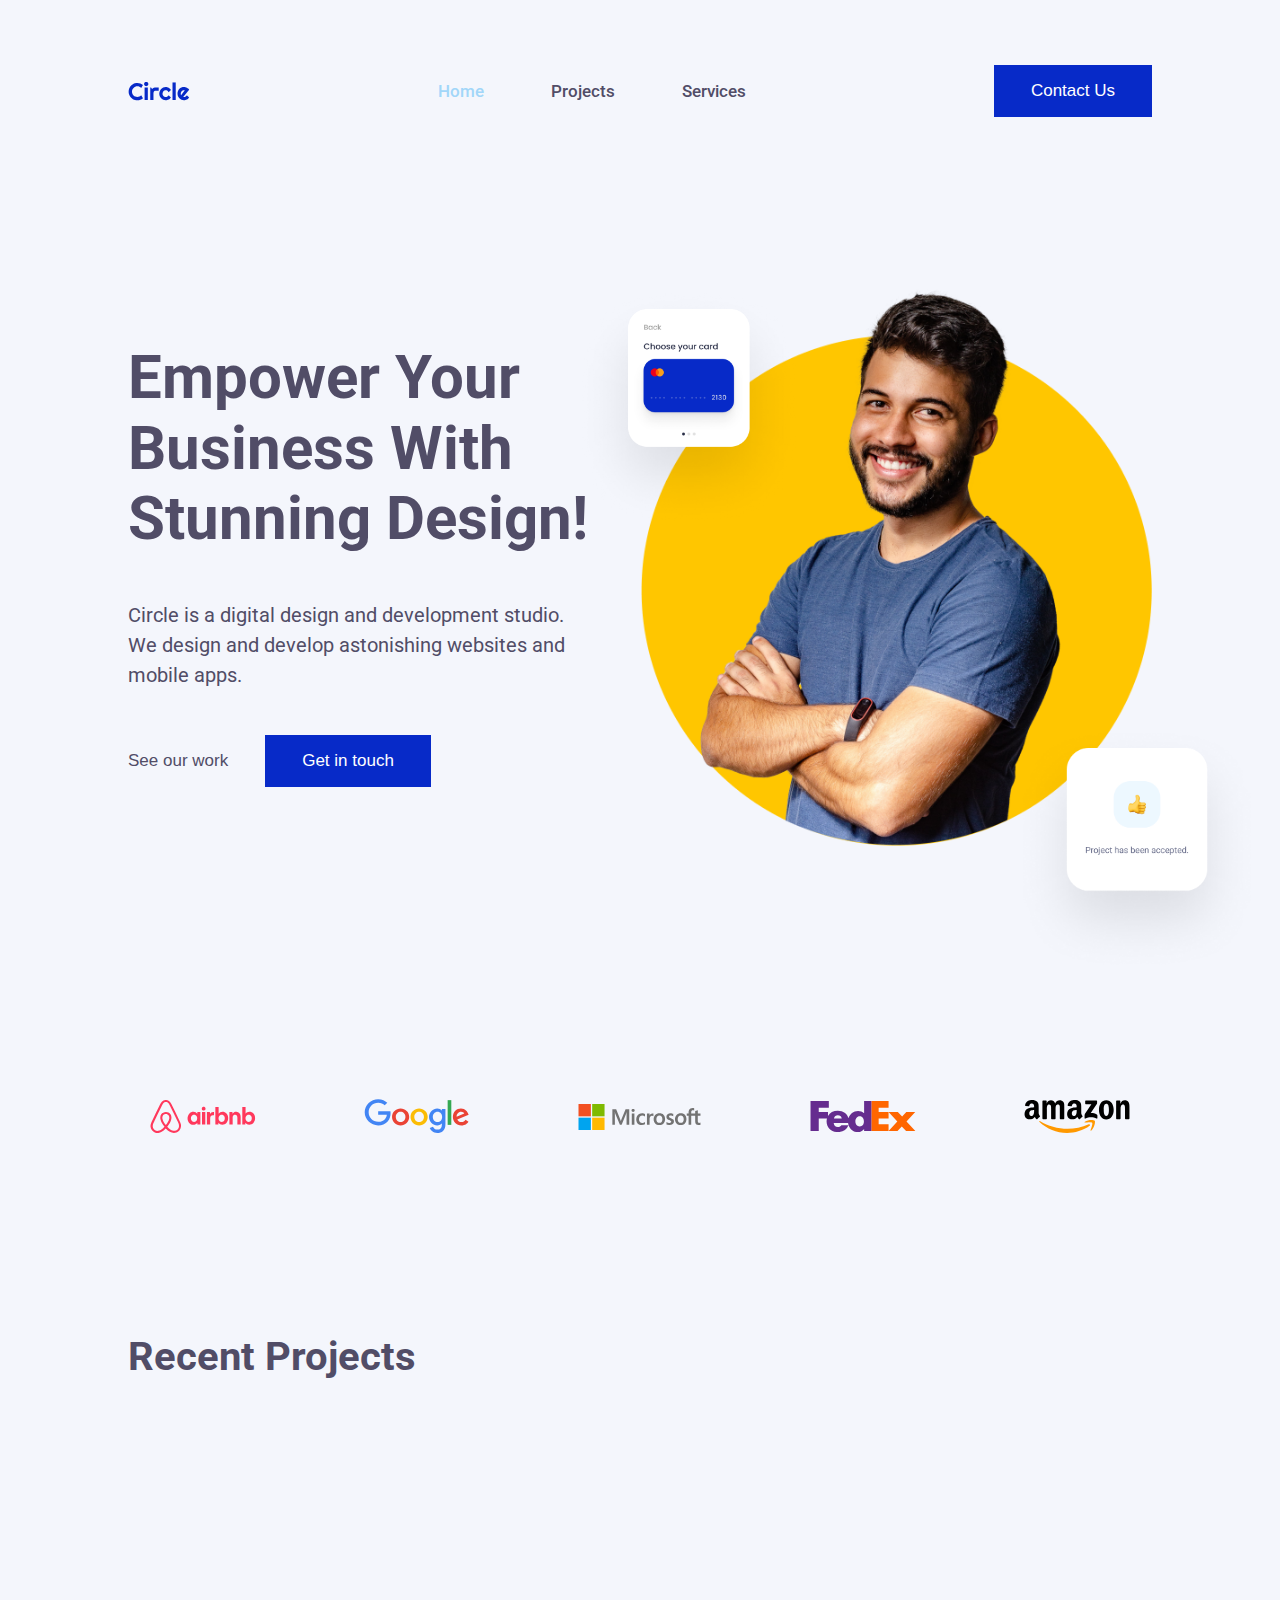
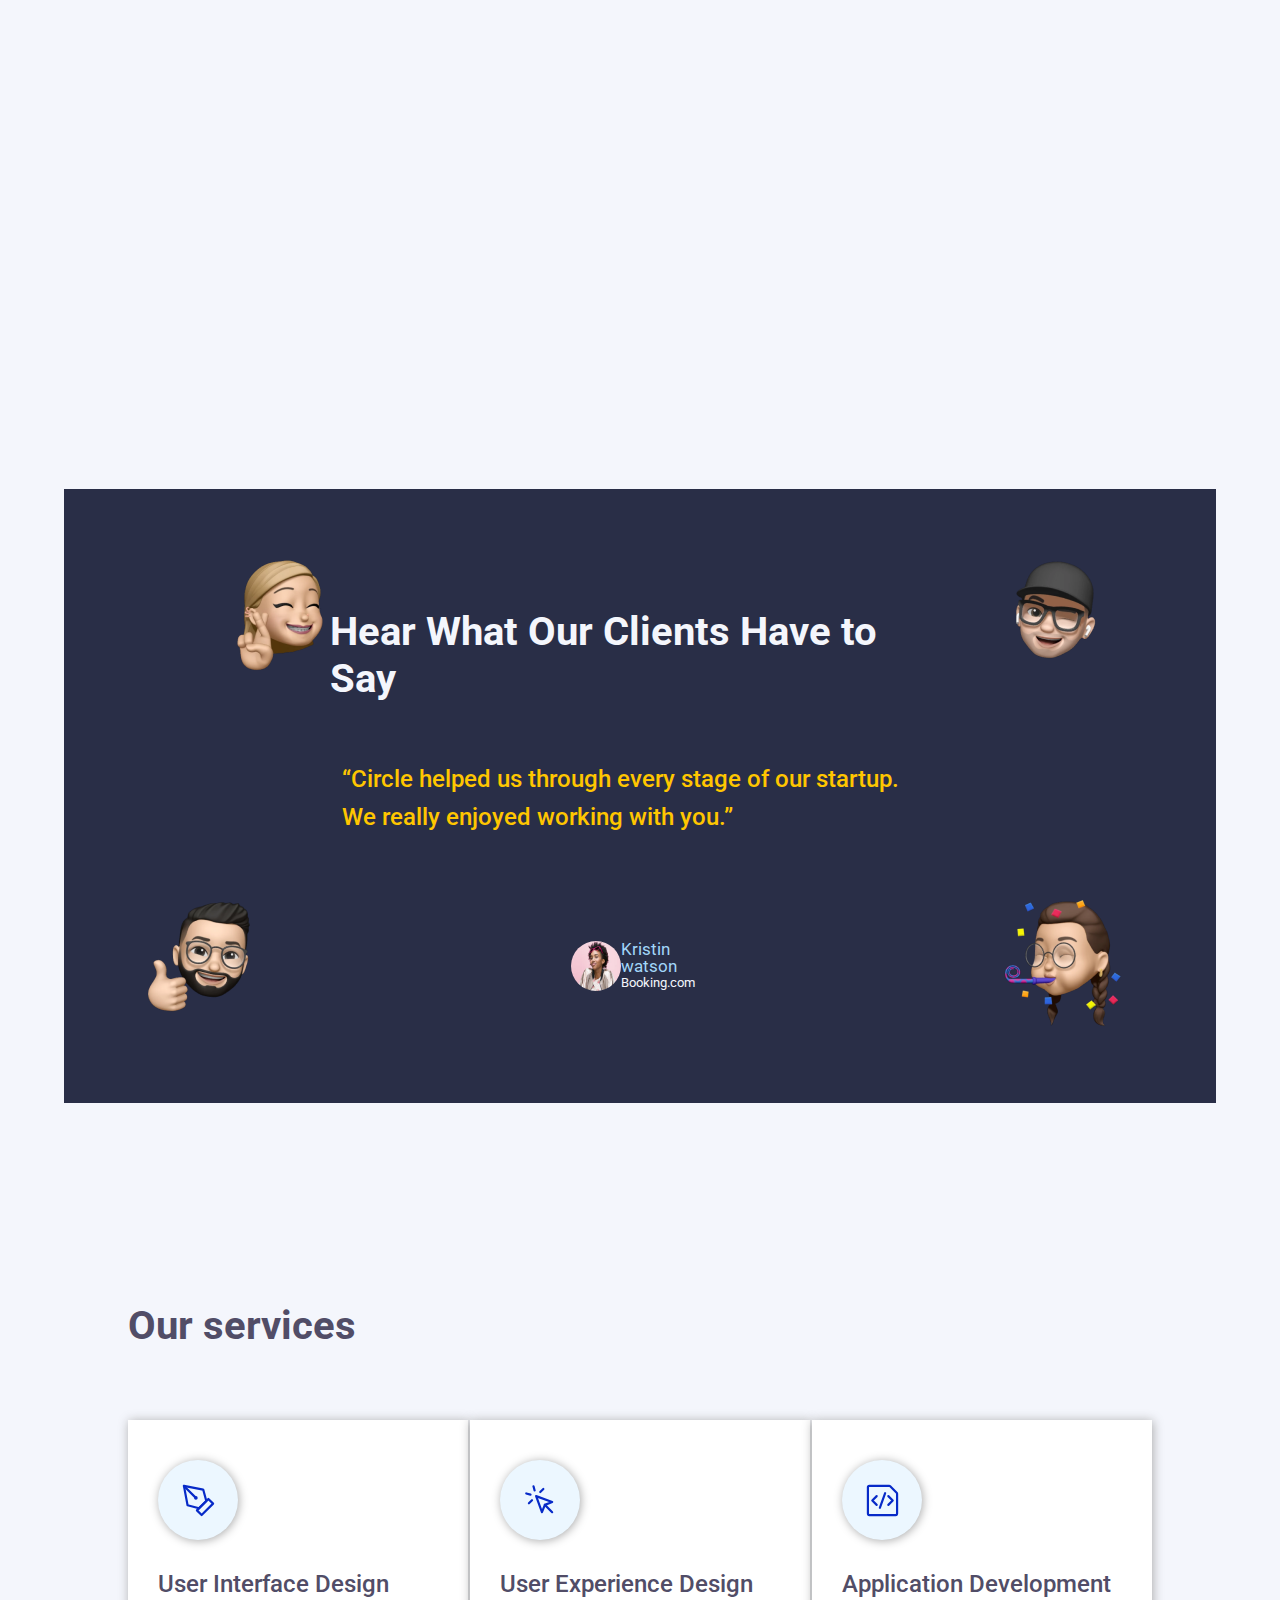
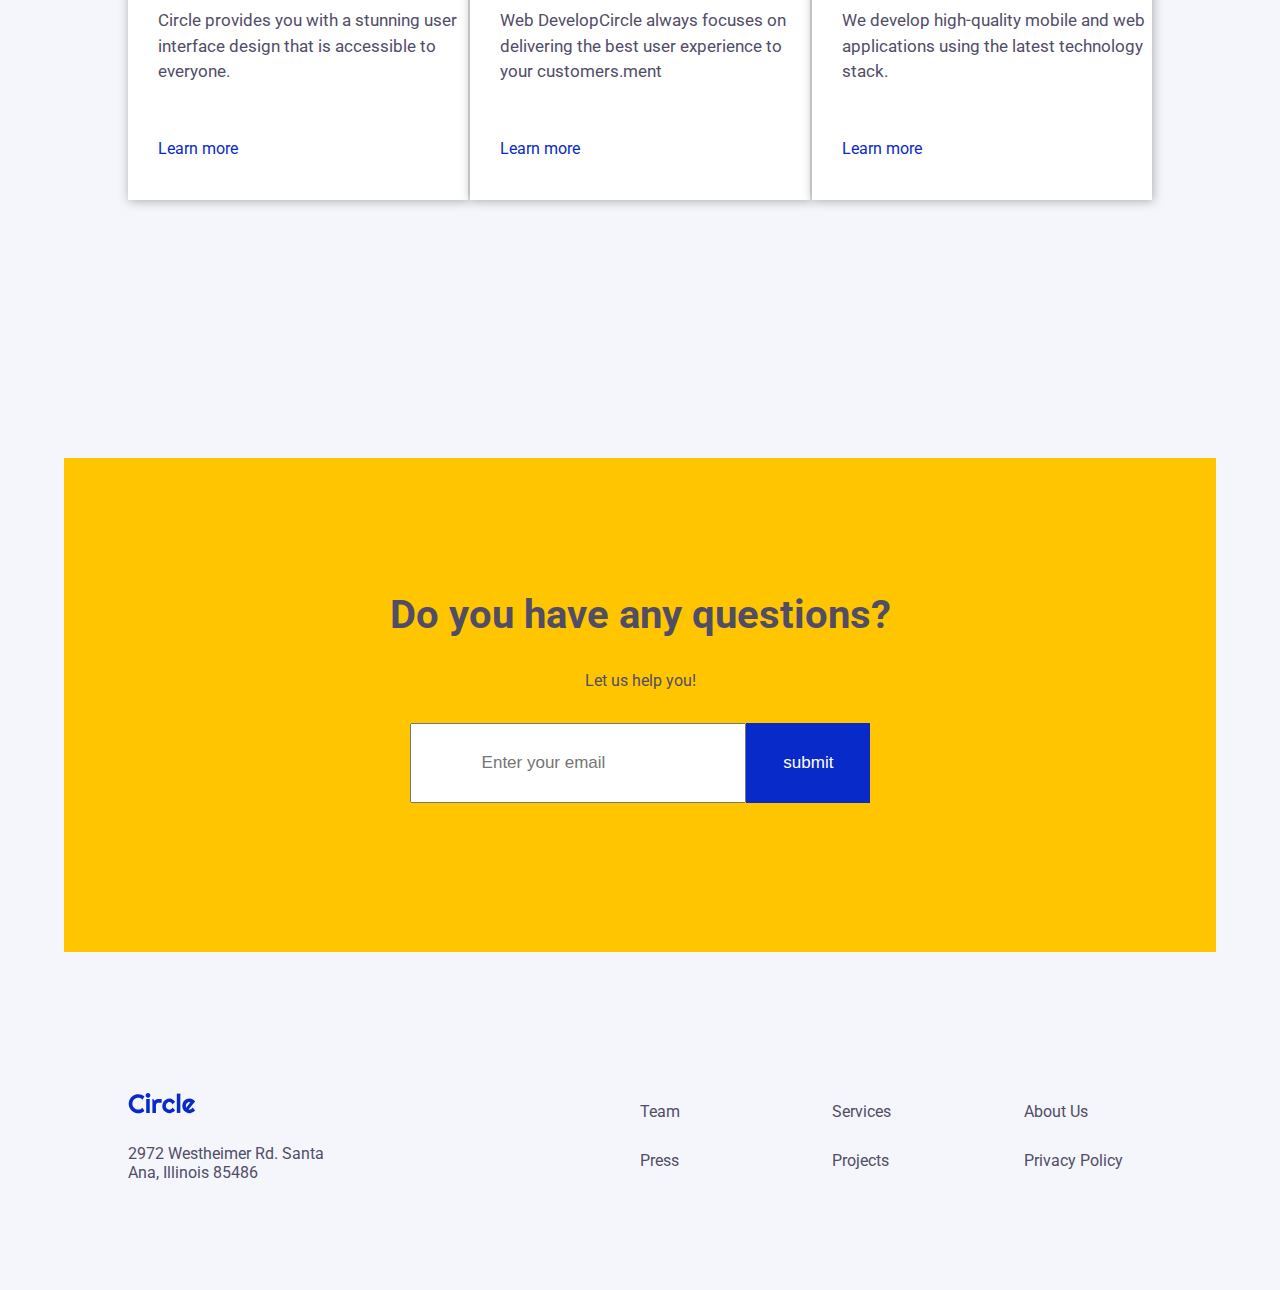
==== commit 1ef5143d: "projects card comming from the api" ====
--- a/index.html
+++ b/index.html
@@ -142,7 +142,6 @@
           <p>Services</p>
           <p>About Us</p>
         </div>
-
         <div>
           <p>Press</p>
           <p>Projects</p>
--- a/index.css
+++ b/index.css
@@ -428,7 +428,7 @@
     flex-direction: column;
     justify-content: center;
     align-items: center;
-    width: 100%;
+    width: 80%;
     height: 1561px;
     margin-top: 100px;
     margin-bottom: 100px;
@@ -443,6 +443,8 @@
   }
 
   #cards div {
+    display: flex;
+    flex-wrap: wrap;
     width: 100%;
     height: 444px;
     background-color: #ffffff;
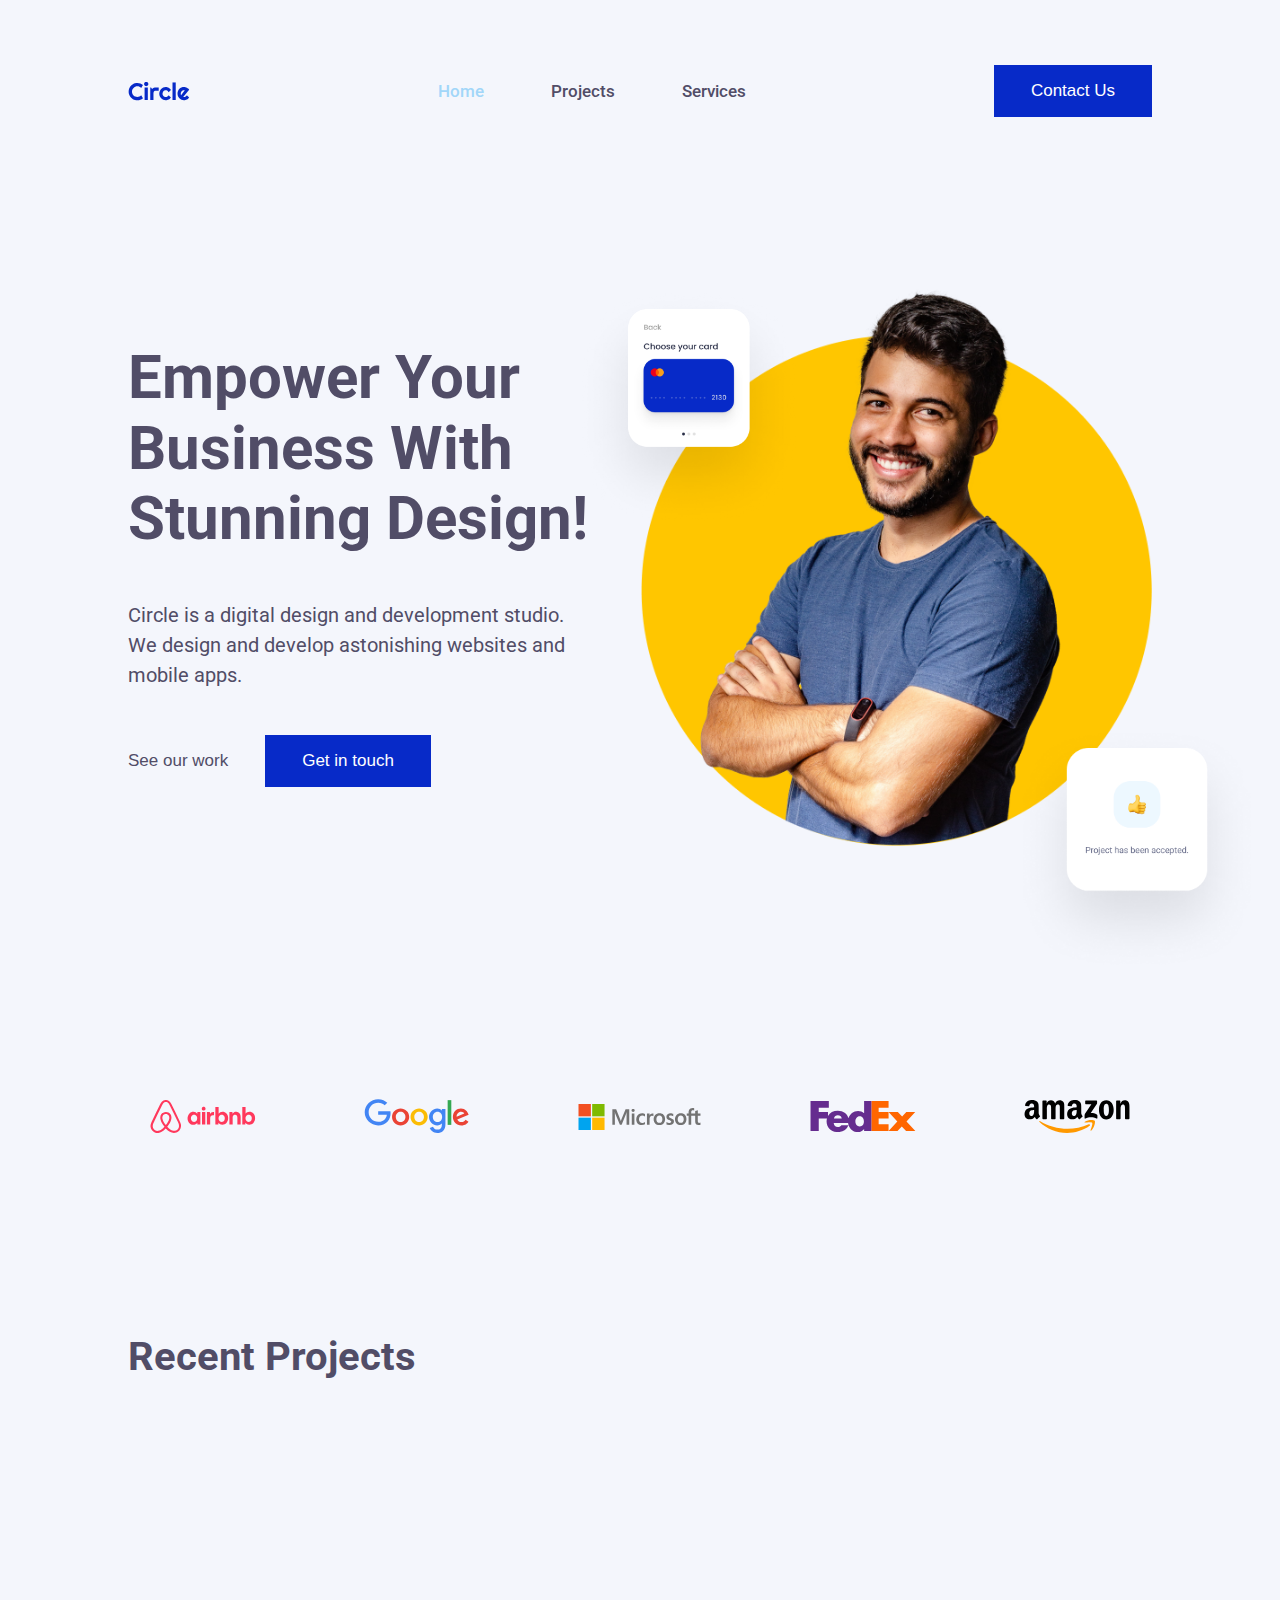
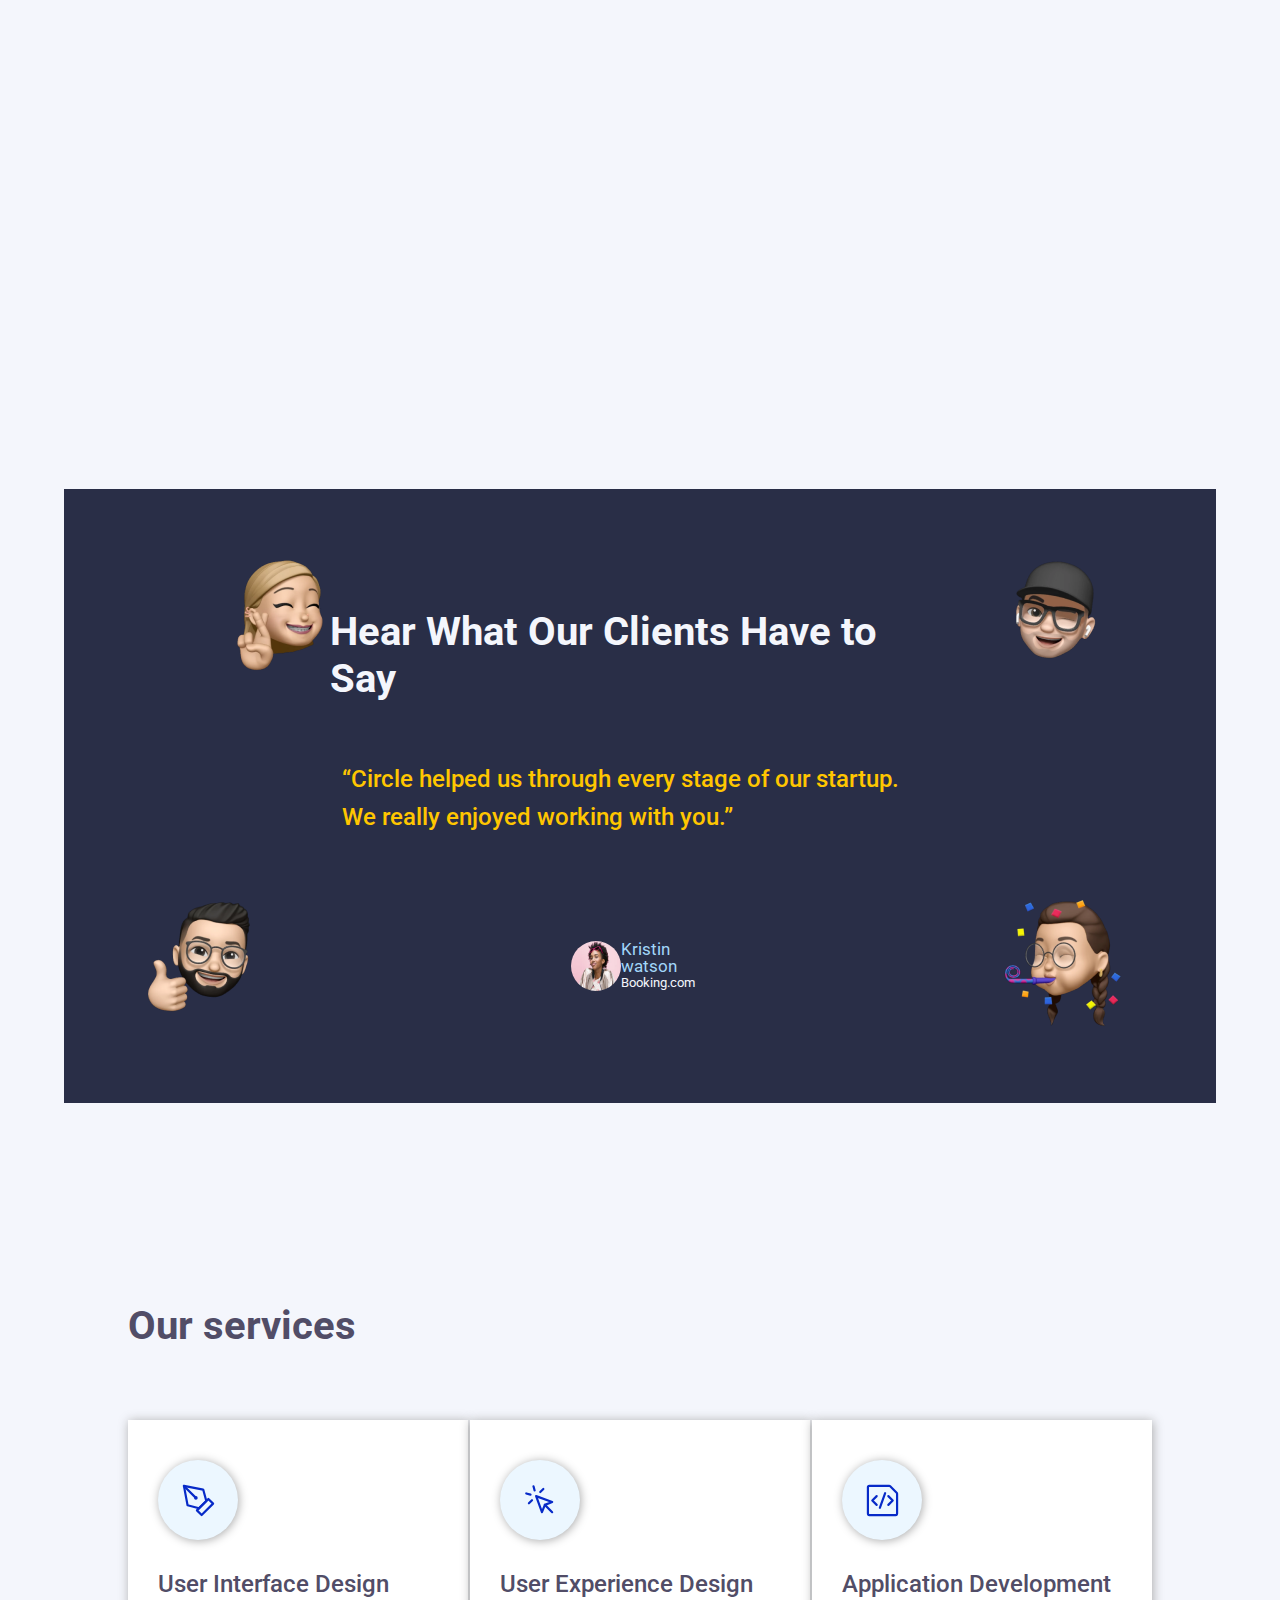
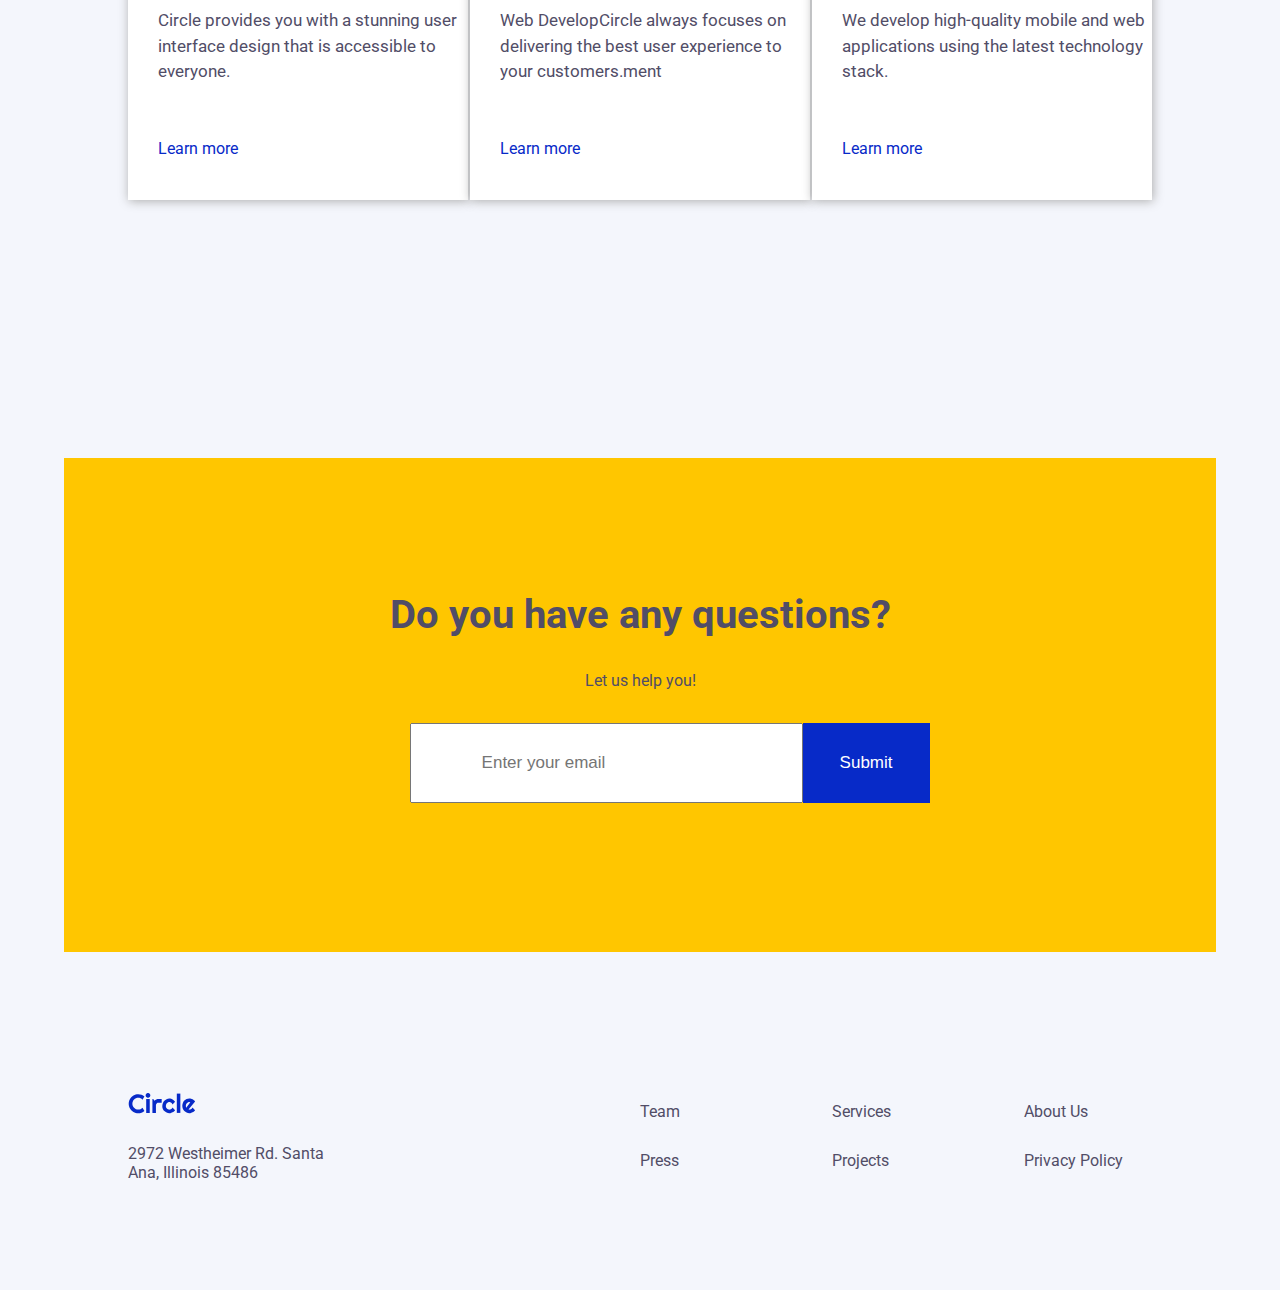
==== commit 270d83ad: "posting data in questions section using fetch" ====
--- a/index.html
+++ b/index.html
@@ -118,15 +118,16 @@
       <div class="questionsContainer">
         <h3>Do you have any questions?</h3>
         <p>Let us help you!</p>
-        <form>
+        <form id="questionsForm">
+          <div class="form-control">
           <input
             class="questionsEmail headlineRegular"
             type="email"
-            name="enterYourEmail"
+            name="Email"
             placeholder="Enter your email"
             id="email"
-          />
-          <input class="submitBtn" type="submit" value="submit" />
+          /></div>
+          <button class="submitBtn" type="submit">Submit</button>
         </form>
       </div>
     </section>
@@ -153,5 +154,6 @@
     <script src="./navbar.js"></script>
     <script src="./projects.js"></script>
     <script src="./services.js"></script>
+    <script src="./questions.js"></script>
   </body>
 </html>
--- a/index.css
+++ b/index.css
@@ -118,6 +118,7 @@
   margin-bottom: 30px;
 }
 #cards div p {
+  text-transform: capitalize;
   margin-bottom: 10px;
   margin-left: 30px;
 }
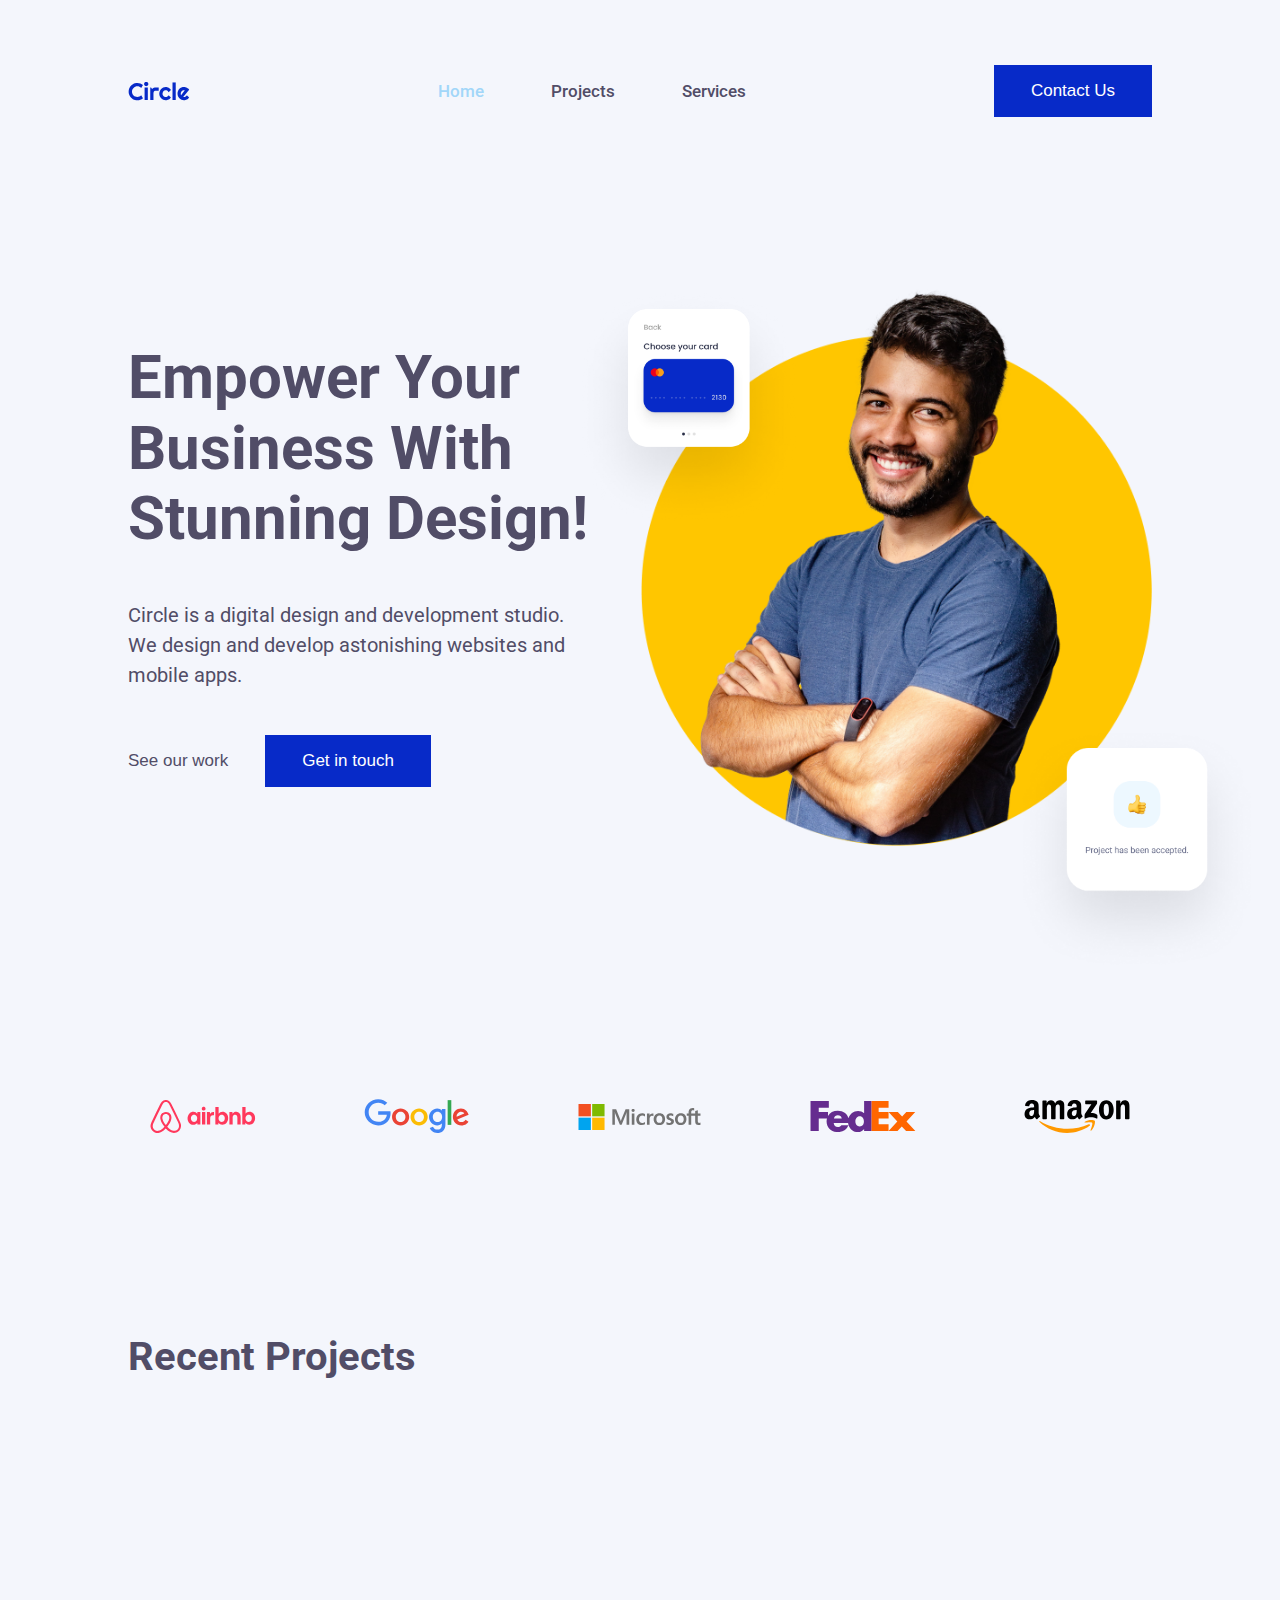
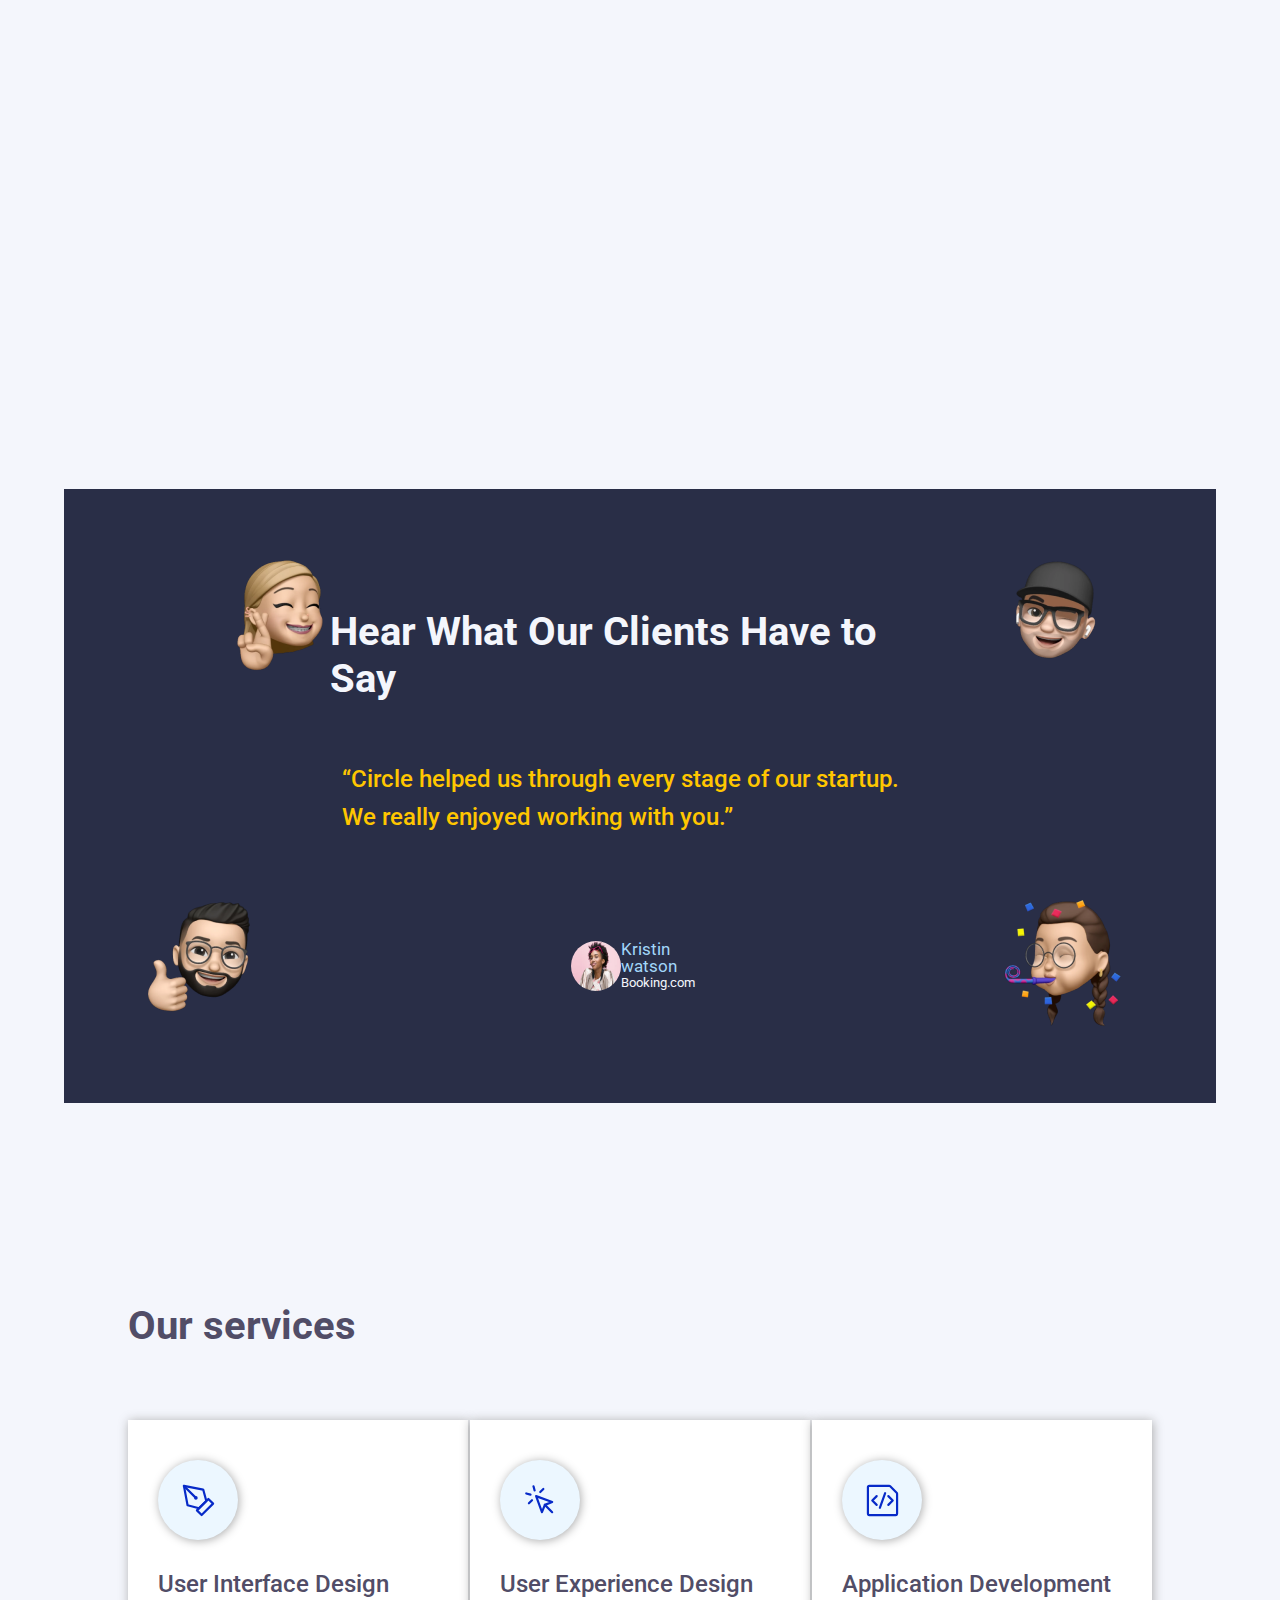
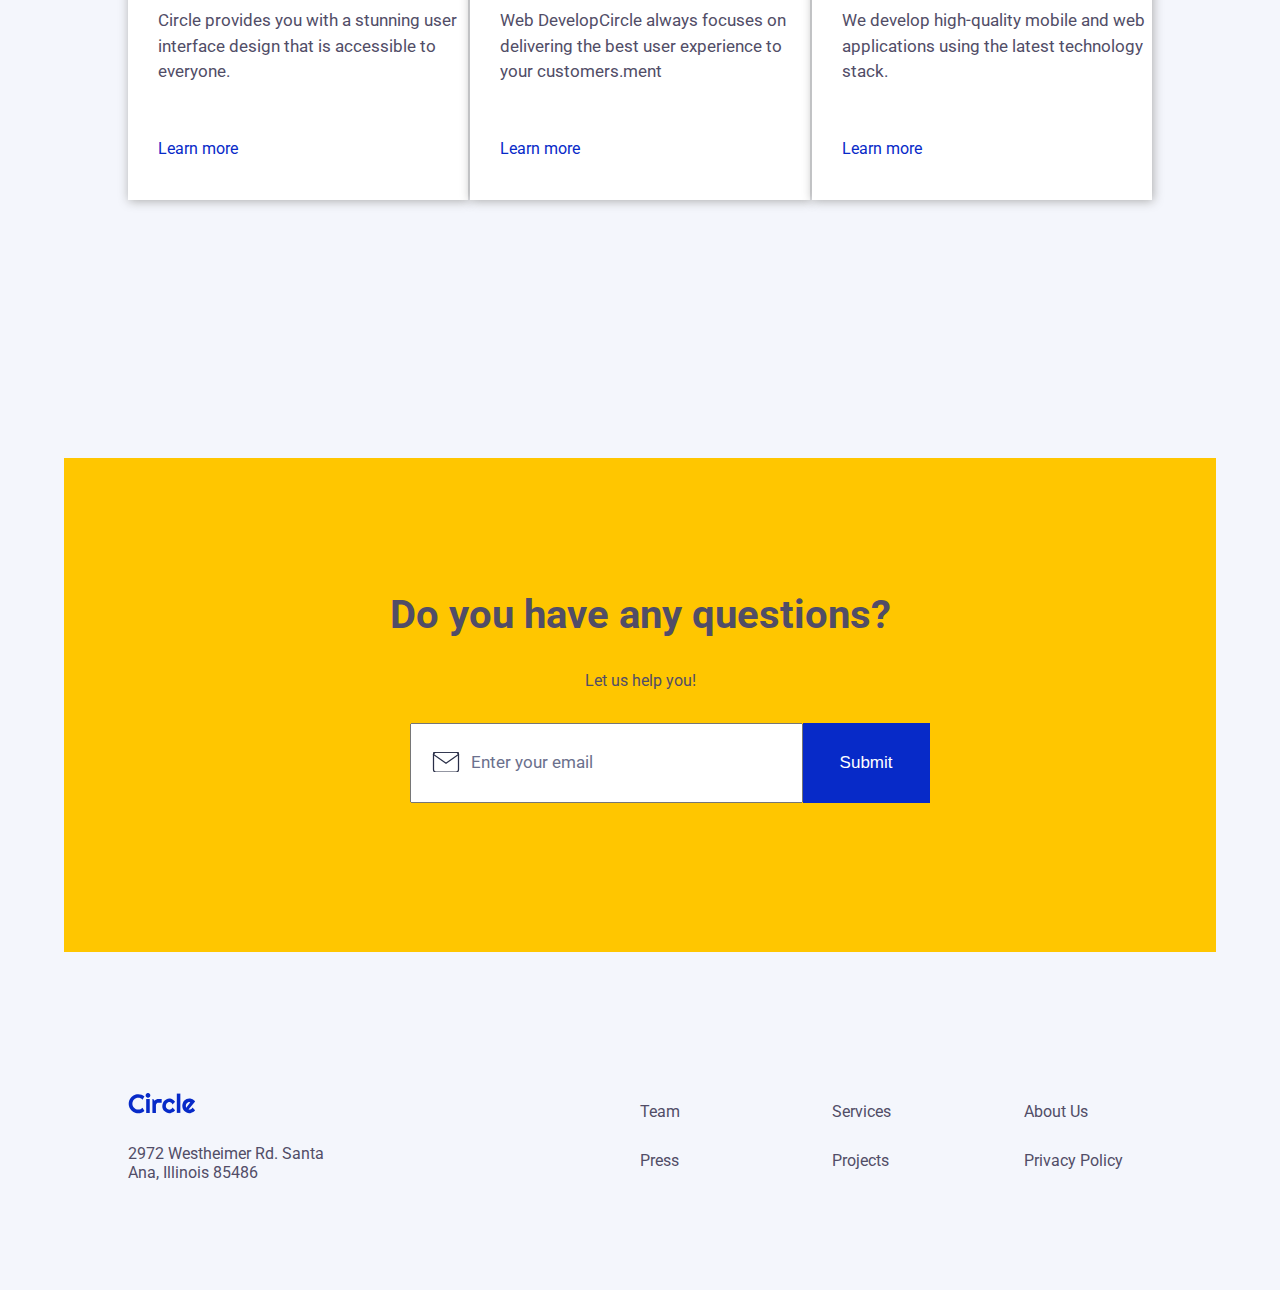
==== commit 9ac22094: "forms styled, smoth scroll added" ====
--- a/index.html
+++ b/index.html
@@ -14,8 +14,8 @@
       /></a>
       <ul class="headlineMedium">
         <li><a class="home" href="./index.html">Home</a></li>
-        <li><a href="#">Projects</a></li>
-        <li><a href="/pages/contactUsPage/contactUs.html">Services</a></li>
+        <li><a href="#projects">Projects</a></li>
+        <li><a href="#services">Services</a></li>
       </ul>
       <button>
         <a href="./pages/contactUsPage/contactUs.html">Contact Us</a>
--- a/globalStyles.css
+++ b/globalStyles.css
@@ -18,6 +18,7 @@
 html {
   display: flex;
   justify-content: center;
+  scroll-behavior: smooth;
 }
 
 body {
@@ -240,6 +241,41 @@
   }
 }
 
+::-webkit-input-placeholder { /* Chrome/Opera/Safari */
+  color: #6B708D;
+  font-family: "Roboto", sans-serif;
+  font-weight: 400;
+  font-size: 17px;
+  line-height: 25.5px;
+  padding-left: 20px;
+}
+::-moz-placeholder { /* Firefox 19+ */
+  color: #6B708D;
+  font-family: "Roboto", sans-serif;
+  font-weight: 400;
+  font-size: 17px;
+  line-height: 25.5px;
+  padding-left: 20px;
+}
+:-ms-input-placeholder { /* IE 10+ */
+  color: #6B708D;
+
+  font-family: "Roboto", sans-serif;
+  font-weight: 400;
+  font-size: 17px;
+  line-height: 25.5px;
+  padding-left: 20px;
+}
+:-moz-placeholder { /* Firefox 18- */
+  color: #6B708D;
+  
+  font-family: "Roboto", sans-serif;
+  font-weight: 400;
+  font-size: 17px;
+  line-height: 25.5px;
+  padding-left: 20px;
+}
+
 
 @media only screen and (max-width: 700px) {
   body {
--- a/index.css
+++ b/index.css
@@ -294,11 +294,22 @@
   width: 50%;
 }
 
-.questionsEmail {
+#questions form input {
+  display: flex;
+  justify-content: space-around;
   width: 393px;
   height: 80px;
   color: #292e47;
-  padding-left: 70px;
+  padding-left: 5%;
+}
+
+#questions form input::-webkit-input-placeholder {
+  background-image: url("./assets/letter.svg");
+  background-repeat: no-repeat;
+  background-position-y: center;
+  background-position: 0% 50%;
+  background-origin: padding-box;
+  padding-left: 40px;
 }
 
 #footer {
@@ -326,7 +337,7 @@
   flex-direction: column;
   justify-content: space-between;
   width: 50%;
-padding-top: 10px;
+  padding-top: 10px;
 }
 
 .footerRightContainer div {
@@ -577,28 +588,28 @@
     padding-top: 10%;
   }
 
-  .questionsEmail {
+  #questions form input {
     width: 100%;
     height: 80px;
     color: #292e47;
     padding-left: 30px;
+    padding-left: 5%;
   }
 
   .submitBtn {
     height: 80px;
   }
 
-
   #footer {
     display: flex;
     flex-direction: column;
     justify-content: space-between;
     align-items: flex-start;
-    width:80%;
+    width: 80%;
     height: 200px;
     margin-top: 100px;
   }
-  
+
   .footerLeftContainer {
     display: flex;
     flex-direction: column;
@@ -606,35 +617,33 @@
     width: 100%;
     text-align: center;
   }
-  
+
   .footerLeftContainer img {
     width: 30%;
   }
   .footerLeftContainer p {
     width: 70%;
     margin-top: 30px;
-   
-  }
-  
+  }
+
   .footerRightContainer {
     display: flex;
     flex-direction: column;
     justify-content: space-between;
     width: 100%;
-  padding-top: 30px;
-  text-align: center;
-  }
-  
+    padding-top: 30px;
+    text-align: center;
+  }
+
   .footerRightContainer div {
     display: flex;
     justify-content: space-between;
     width: 100%;
   }
-  
+
   .footerRightContainer div p {
     width: 25%;
     margin-bottom: 30px;
     color: #072ac8;
   }
-
-}
+}
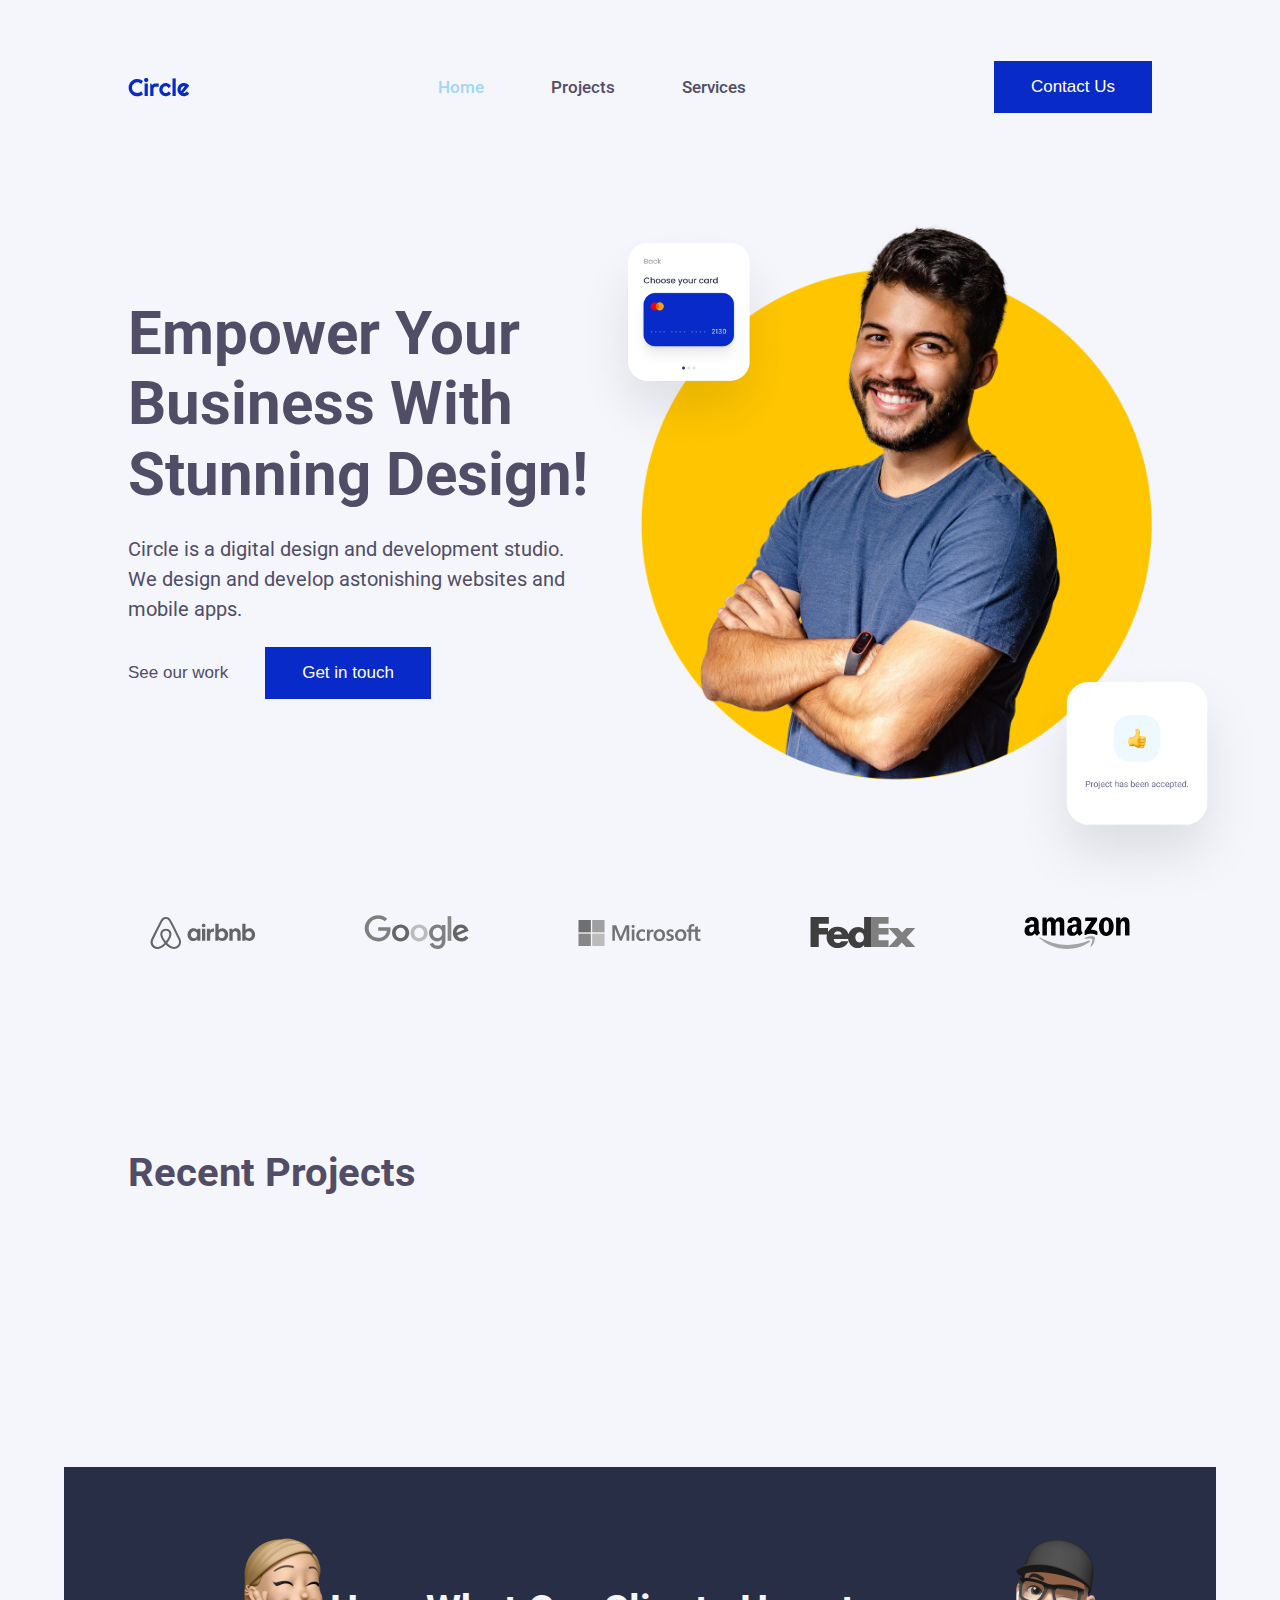
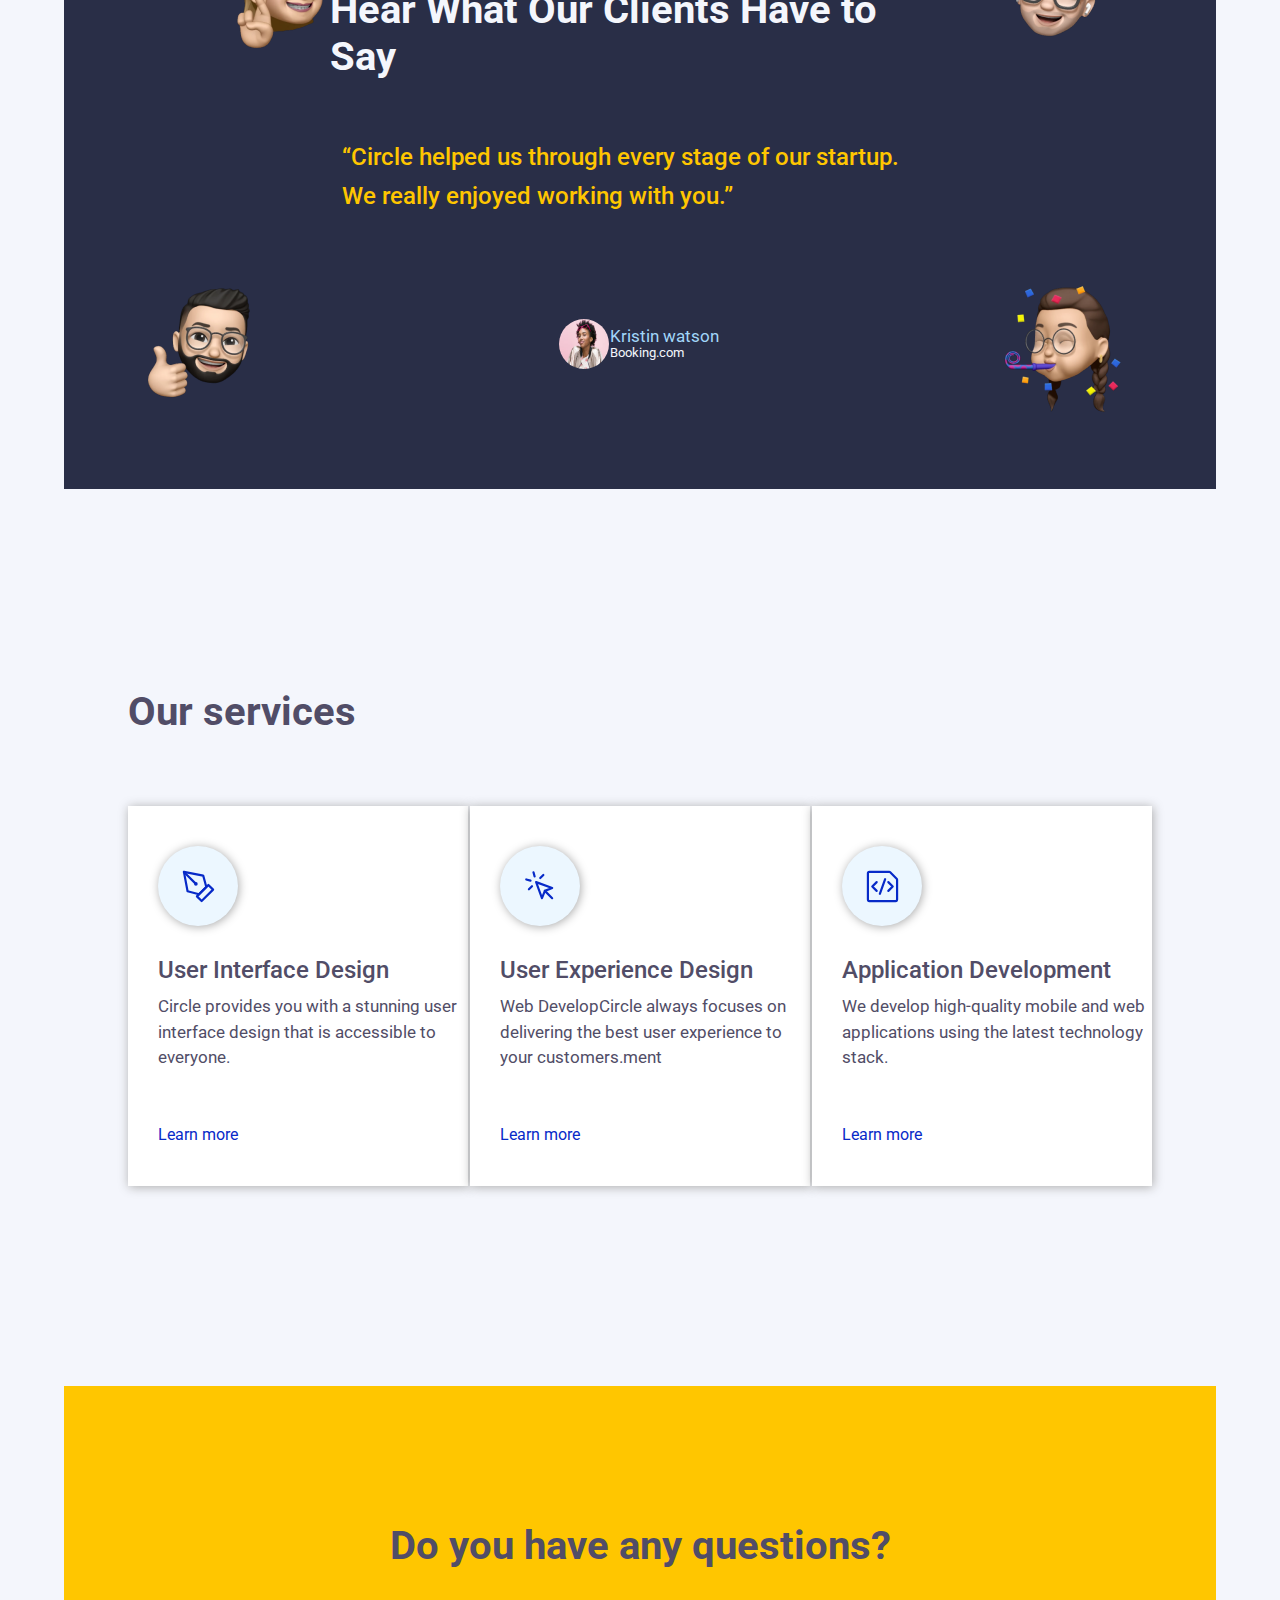
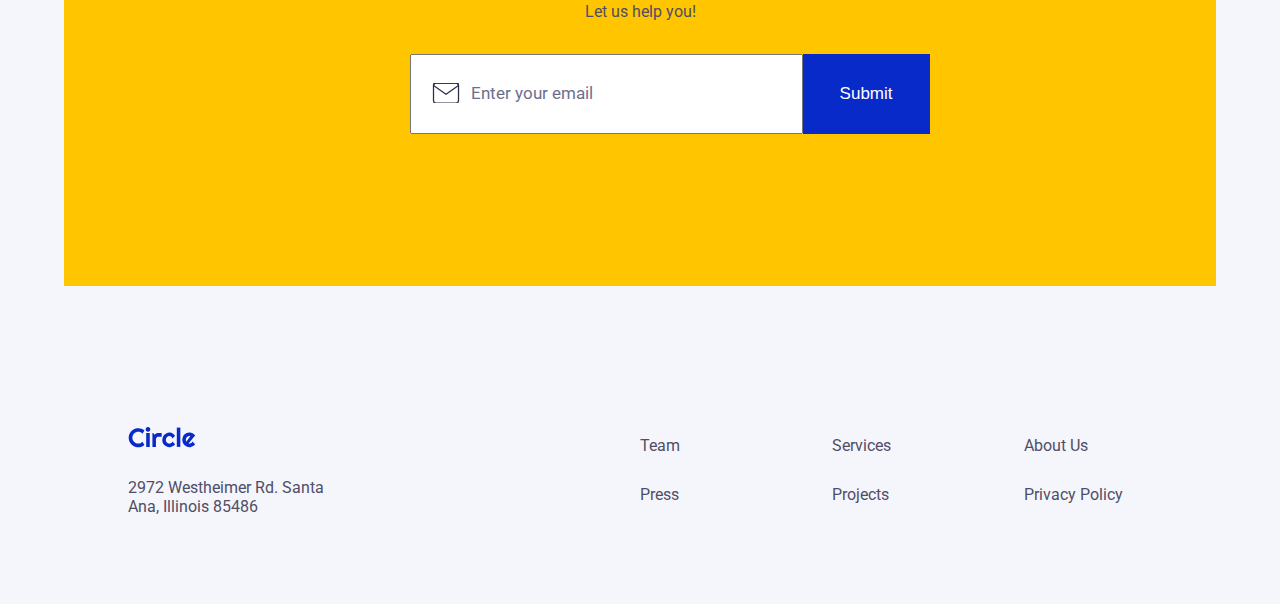
==== commit 3da4215b: "contact us form movile ver styled" ====
--- a/index.html
+++ b/index.html
@@ -127,10 +127,14 @@
             placeholder="Enter your email"
             id="email"
           /></div>
-          <button class="submitBtn" type="submit">Submit</button>
+          <button class="submitBtn" type="submit">Submit </button>
+          
         </form>
       </div>
     </section>
+
+
+    
 
     <section id="footer">
       <div class="footerLeftContainer">
--- a/globalStyles.css
+++ b/globalStyles.css
@@ -31,7 +31,6 @@
   background-color: #f4f6fc;
   width: 100vw;
   max-width: 1440px;
-  height: 4490px;
 }
 
 ul,
@@ -158,9 +157,6 @@
 }
 
 @media only screen and (max-width: 700px) {
-  body {
-    height: 2000px;
-  }
   .desktopNav {
     display: none;
   }
@@ -174,7 +170,6 @@
     align-items: center;
     width: 80%;
     height: 50%;
-     /* z-index: -10;//////////// */
   }
 
   .navUpperContainer {
@@ -276,9 +271,3 @@
   padding-left: 20px;
 }
 
-
-@media only screen and (max-width: 700px) {
-  body {
-    height: 5650px;
-  }
-}--- a/index.css
+++ b/index.css
@@ -26,13 +26,14 @@
   justify-content: space-between;
   align-items: center;
   width: 80%;
-  height: 20%;
-  margin-bottom: 90px;
+  height: 650px;
+  margin-top: 100px;
+  margin-bottom: 130px;
 }
 
 .heroLeftContainer {
   width: 45%;
-  height: 50%;
+  height: 70%;
   display: flex;
   flex-direction: column;
   justify-content: space-between;
@@ -90,6 +91,10 @@
 .logosContainer img {
   width: 150px;
   padding: 0 5%;
+  filter: grayscale(100%);
+}
+.logosContainer img:hover {
+  filter: grayscale(0%);
 }
 
 #projects {
@@ -123,11 +128,12 @@
   margin-left: 30px;
 }
 #cards div article {
-  margin-bottom: 54px;
+  margin-bottom: 40px;
   margin-left: 30px;
 }
 #cards div a {
   margin-left: 30px;
+  
 }
 
 #testimonials {
@@ -135,8 +141,7 @@
   flex-direction: column;
   align-items: center;
   width: 90%;
-  height: 622px;
-
+  min-height: 622px;
   background-color: #292e47;
   position: relative;
 }
@@ -166,7 +171,7 @@
   display: flex;
   justify-content: space-between;
   align-items: center;
-  width: 12%;
+  width: 14%;
 }
 .profileContainer img {
   width: 50px;
@@ -275,7 +280,7 @@
   align-items: center;
   justify-content: center;
   width: 90%;
-  height: 500px;
+  min-height: 500px;
   background-color: #ffc600;
 }
 
@@ -319,6 +324,7 @@
   width: 80%;
   height: 200px;
   margin-top: 140px;
+  padding-bottom: 70px;
 }
 
 .footerLeftContainer {
@@ -351,13 +357,14 @@
   margin-bottom: 30px;
 }
 
+
 @media only screen and (max-width: 700px) {
   .heroContainer {
     display: flex;
     flex-direction: column;
     justify-content: space-between;
     width: 80%;
-    height: 12%;
+    height: 900px;
     margin-top: 16%;
   }
 
@@ -417,9 +424,9 @@
   }
 
   .logosContainer {
-    margin-top: 3%;
+    margin-top: 0;
     width: 80%;
-    height: 3%;
+    height: 300px;
     display: flex;
     flex-wrap: wrap;
     justify-content: space-between;
@@ -472,7 +479,7 @@
 
   #testimonials {
     width: 100%;
-    height: 450px;
+    min-height: 470px;
   }
 
   #testimonials h3 {
@@ -484,6 +491,7 @@
   #testimonials article {
     position: absolute;
     top: 200px;
+    margin-bottom: 100px;
     width: 80%;
     color: #ffc600;
     font-size: 24px;
